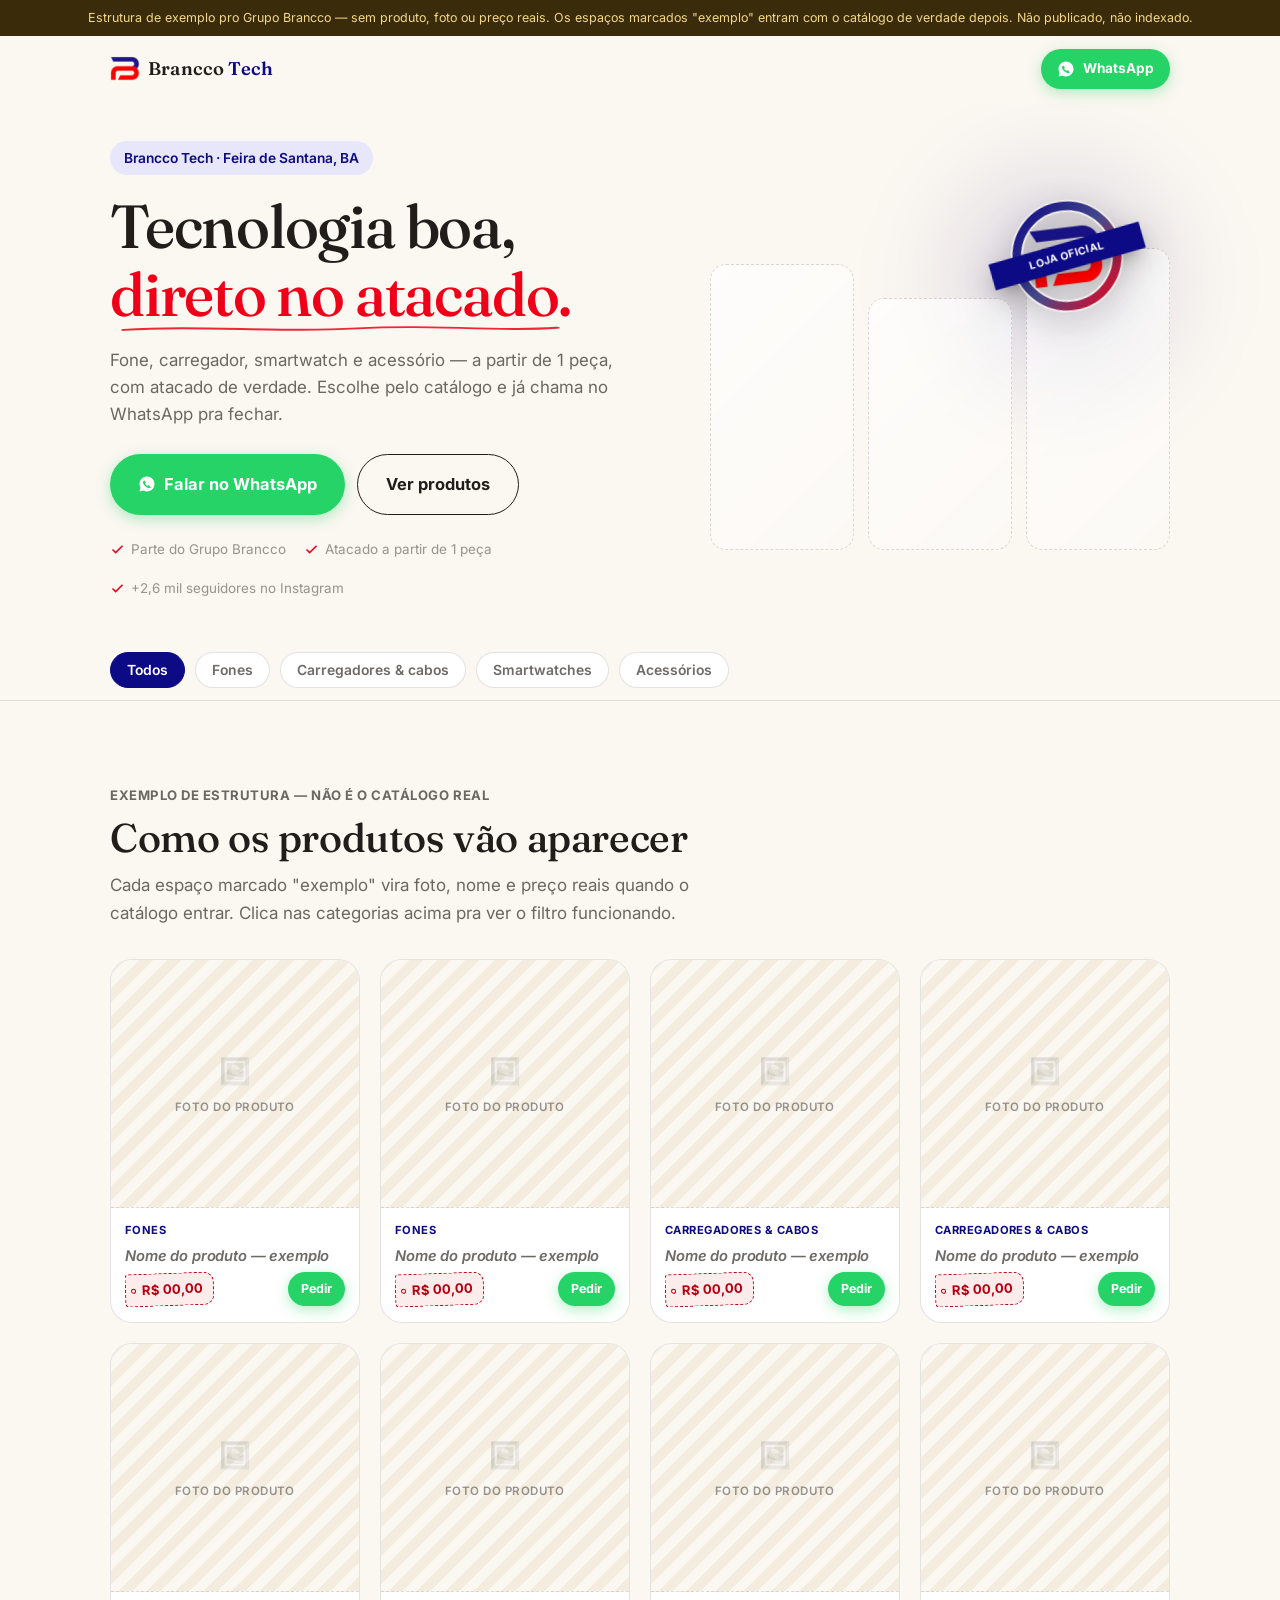
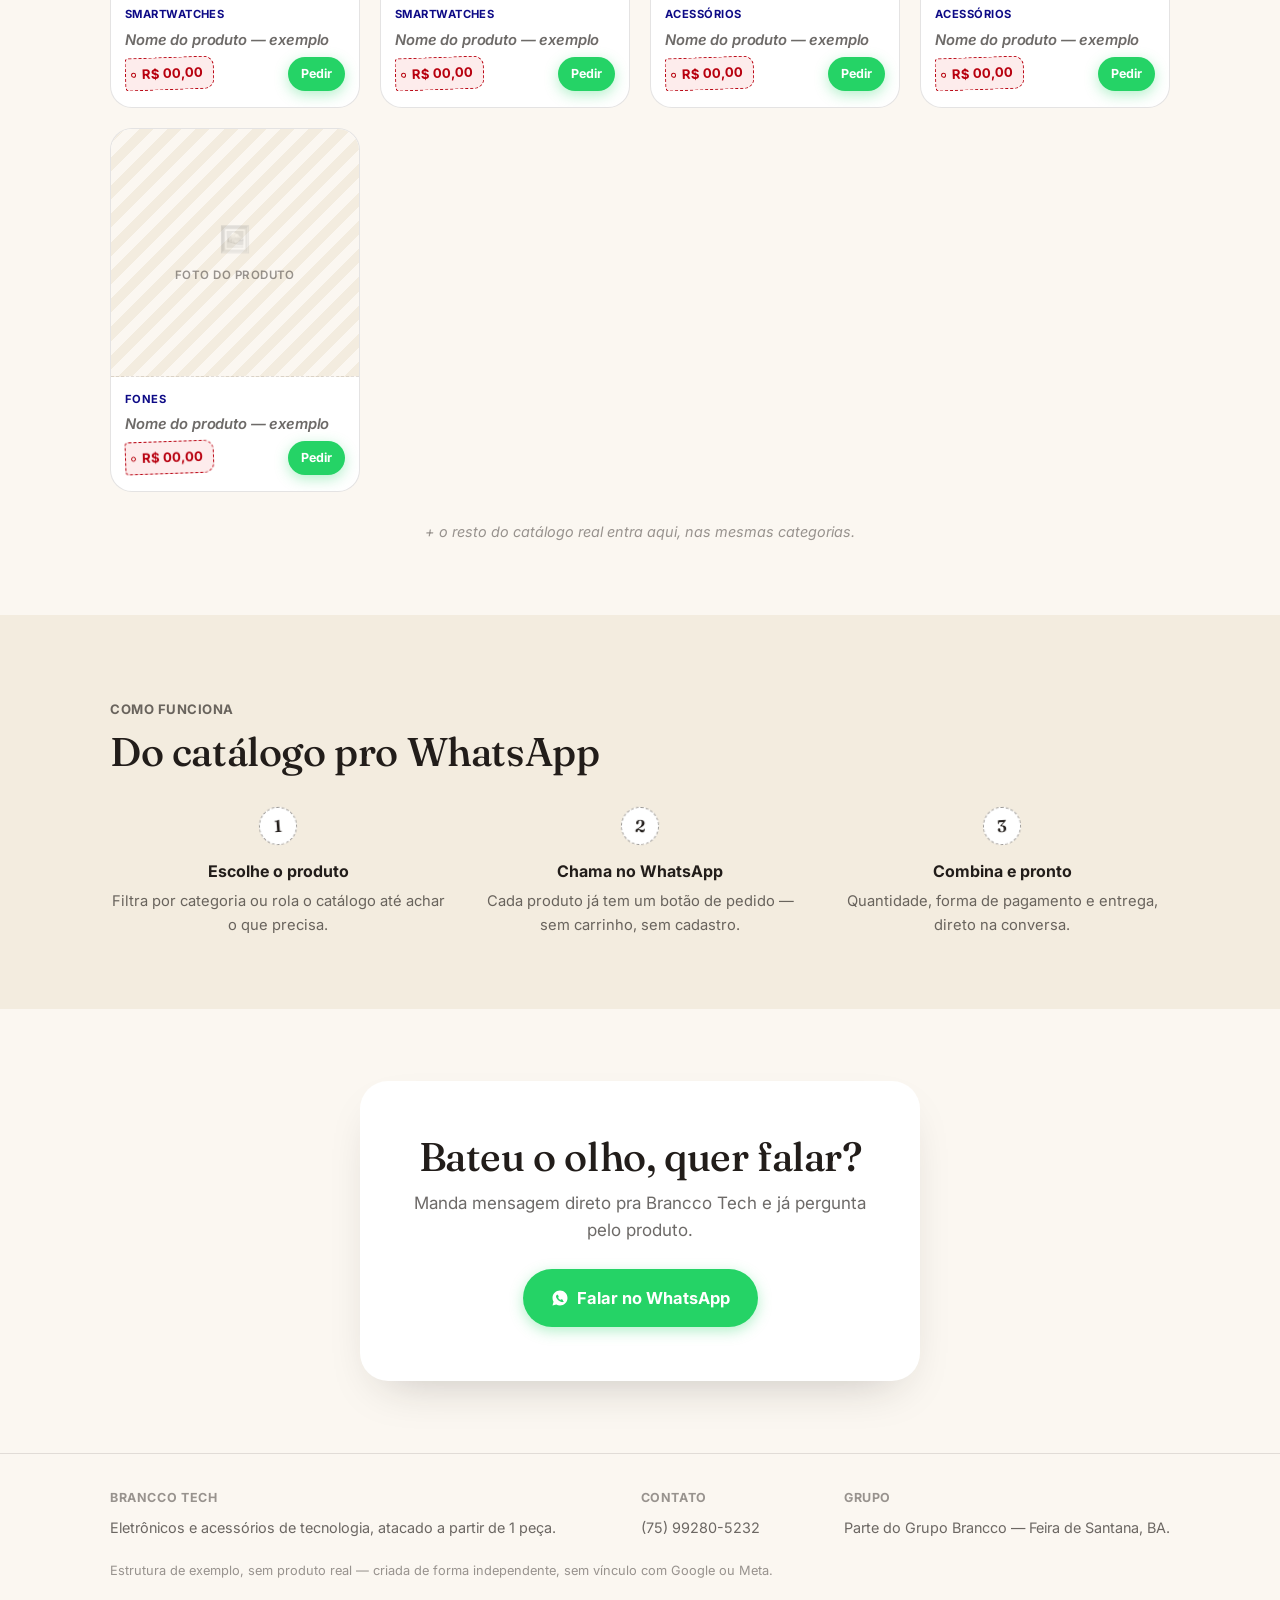
==== brancco-tech/index.html @ c80db239 "brancco-tech: estrutura de exemplo do catalogo, sem produto real Segunda peca da demo pro Grupo Bran" ====
<!DOCTYPE html>
<html lang="pt-BR">
<head>
<meta charset="UTF-8" />
<meta name="viewport" content="width=device-width, initial-scale=1" />
<meta name="robots" content="noindex, nofollow" />

<title>Brancco Tech — Catálogo (estrutura de exemplo) | Feira de Santana</title>
<meta name="description" content="Estrutura de exemplo do catálogo Brancco Tech — sem produtos reais, só pra validar a direção." />
<meta name="theme-color" content="#fbf7f1" />

<link rel="preconnect" href="https://fonts.googleapis.com" />
<link rel="preconnect" href="https://fonts.gstatic.com" crossorigin />
<link href="https://fonts.googleapis.com/css2?family=Fraunces:ital,opsz,wght@0,9..144,500;0,9..144,600;1,9..144,500&family=Inter:wght@400;500;600;700&display=swap" rel="stylesheet" />
<link rel="stylesheet" href="styles.css" />
</head>
<body>

<div class="demo-banner">Estrutura de exemplo pro Grupo Brancco — sem produto, foto ou preço reais. Os espaços marcados "exemplo" entram com o catálogo de verdade depois. Não publicado, não indexado.</div>

<header class="nav" id="nav">
  <div class="nav__inner">
    <a href="#top" class="brand">
      <img class="mark" src="refs/logo-mark.png" alt="" width="145" height="122" />
      <span class="word">Brancco <em>Tech</em></span>
    </a>
    <a class="btn btn--wa btn--sm" href="https://wa.me/5575992805232" target="_blank" rel="noopener">
      <svg viewBox="0 0 24 24" fill="currentColor"><path d="M12 2C6.48 2 2 6.48 2 12c0 1.85.5 3.58 1.36 5.07L2 22l5.07-1.32A9.94 9.94 0 0 0 12 22c5.52 0 10-4.48 10-10S17.52 2 12 2zm5.2 14.2c-.22.6-1.1 1.13-1.78 1.28-.47.1-1.08.18-3.15-.68-2.65-1.1-4.36-3.8-4.5-3.98-.13-.18-1.08-1.44-1.08-2.75 0-1.3.68-1.94.92-2.2.24-.26.53-.32.7-.32h.5c.16 0 .38-.03.58.44.22.53.75 1.83.82 1.96.07.13.11.29.02.47-.6 1.2-.83 1.13-.03 2.1.9 1.1 1.66 1.5 2.6 1.97.18.09.29.07.4-.04.11-.11.47-.55.6-.74.13-.19.26-.16.44-.1.18.07 1.15.55 1.35.65.2.1.33.15.38.24.05.09.05.5-.17 1.1z"/></svg>
      WhatsApp
    </a>
  </div>
</header>

<main id="top">

  <section class="hero">
    <div class="wrap hero__inner">
      <div class="hero__copy">
        <span class="eyebrow">Brancco Tech · Feira de Santana, BA</span>
        <h1>Tecnologia boa, <em>direto no atacado.<svg class="underline" viewBox="0 0 260 18" preserveAspectRatio="none" aria-hidden="true"><path d="M3,11 C45,2 95,16 140,8 C185,1 225,14 257,7"/></svg></em></h1>
        <p class="lede">Fone, carregador, smartwatch e acessório — a partir de 1 peça, com atacado de verdade. Escolhe pelo catálogo e já chama no WhatsApp pra fechar.</p>
        <div class="hero__cta">
          <a class="btn btn--wa btn--lg" href="https://wa.me/5575992805232" target="_blank" rel="noopener">
            <svg viewBox="0 0 24 24" fill="currentColor"><path d="M12 2C6.48 2 2 6.48 2 12c0 1.85.5 3.58 1.36 5.07L2 22l5.07-1.32A9.94 9.94 0 0 0 12 22c5.52 0 10-4.48 10-10S17.52 2 12 2zm5.2 14.2c-.22.6-1.1 1.13-1.78 1.28-.47.1-1.08.18-3.15-.68-2.65-1.1-4.36-3.8-4.5-3.98-.13-.18-1.08-1.44-1.08-2.75 0-1.3.68-1.94.92-2.2.24-.26.53-.32.7-.32h.5c.16 0 .38-.03.58.44.22.53.75 1.83.82 1.96.07.13.11.29.02.47-.6 1.2-.83 1.13-.03 2.1.9 1.1 1.66 1.5 2.6 1.97.18.09.29.07.4-.04.11-.11.47-.55.6-.74.13-.19.26-.16.44-.1.18.07 1.15.55 1.35.65.2.1.33.15.38.24.05.09.05.5-.17 1.1z"/></svg>
            Falar no WhatsApp
          </a>
          <a class="btn btn--outline btn--lg" href="#produtos">Ver produtos</a>
        </div>
        <ul class="hero__trust">
          <li><svg viewBox="0 0 24 24" fill="none" stroke="currentColor" stroke-width="2.4"><path d="M20 6L9 17l-5-5"/></svg> Parte do Grupo Brancco</li>
          <li><svg viewBox="0 0 24 24" fill="none" stroke="currentColor" stroke-width="2.4"><path d="M20 6L9 17l-5-5"/></svg> Atacado a partir de 1 peça</li>
          <li><svg viewBox="0 0 24 24" fill="none" stroke="currentColor" stroke-width="2.4"><path d="M20 6L9 17l-5-5"/></svg> +2,6 mil seguidores no Instagram</li>
        </ul>
      </div>
      <div class="hero__stage">
        <div class="stage__blob stage__blob--navy" aria-hidden="true"></div>
        <div class="selo selo--sm" aria-hidden="true">
          <svg class="selo__ring" viewBox="0 0 100 100">
            <defs>
              <linearGradient id="seloGrad2" x1="0%" y1="0%" x2="100%" y2="100%">
                <stop class="stop-navy" offset="0%"/>
                <stop class="stop-indigo" offset="52%"/>
                <stop class="stop-red" offset="100%"/>
              </linearGradient>
            </defs>
            <circle class="track" cx="50" cy="50" r="38"/>
            <circle class="grad" cx="50" cy="50" r="38" stroke="url(#seloGrad2)"/>
          </svg>
          <img class="selo__mark" src="refs/logo-mark.png" alt="" width="145" height="122" />
          <span class="ribbon">Loja oficial</span>
        </div>
        <div class="mock-grid" aria-hidden="true">
          <div class="mock-card mock-card--a"></div>
          <div class="mock-card mock-card--b"></div>
          <div class="mock-card mock-card--c"></div>
        </div>
      </div>
    </div>
  </section>

  <nav class="filters" id="filters" aria-label="Categorias">
    <div class="wrap filters__inner">
      <button class="chip is-active" data-filter="todos">Todos</button>
      <button class="chip" data-filter="fones">Fones</button>
      <button class="chip" data-filter="carregadores">Carregadores &amp; cabos</button>
      <button class="chip" data-filter="smartwatch">Smartwatches</button>
      <button class="chip" data-filter="acessorios">Acessórios</button>
    </div>
  </nav>

  <section class="section" id="produtos">
    <div class="wrap">
      <div class="sec-head">
        <p class="kicker">Exemplo de estrutura — não é o catálogo real</p>
        <h2>Como os produtos vão aparecer</h2>
        <p>Cada espaço marcado "exemplo" vira foto, nome e preço reais quando o catálogo entrar. Clica nas categorias acima pra ver o filtro funcionando.</p>
      </div>

      <div class="products" id="products">
        <!-- FONES -->
        <article class="product observe" data-cat="fones">
          <div class="product__photo"><span class="ph-icon">🖼️</span><span class="ph-label">Foto do produto</span></div>
          <div class="product__body">
            <span class="product__cat">Fones</span>
            <h3 class="product__name">Nome do produto — exemplo</h3>
            <div class="product__row">
              <span class="tag"><em>R$ 00,00</em></span>
              <a class="btn btn--wa btn--xs" href="https://wa.me/5575992805232" target="_blank" rel="noopener">Pedir</a>
            </div>
          </div>
        </article>
        <article class="product observe" data-cat="fones">
          <div class="product__photo"><span class="ph-icon">🖼️</span><span class="ph-label">Foto do produto</span></div>
          <div class="product__body">
            <span class="product__cat">Fones</span>
            <h3 class="product__name">Nome do produto — exemplo</h3>
            <div class="product__row">
              <span class="tag"><em>R$ 00,00</em></span>
              <a class="btn btn--wa btn--xs" href="https://wa.me/5575992805232" target="_blank" rel="noopener">Pedir</a>
            </div>
          </div>
        </article>
        <article class="product observe" data-cat="carregadores">
          <div class="product__photo"><span class="ph-icon">🖼️</span><span class="ph-label">Foto do produto</span></div>
          <div class="product__body">
            <span class="product__cat">Carregadores &amp; cabos</span>
            <h3 class="product__name">Nome do produto — exemplo</h3>
            <div class="product__row">
              <span class="tag"><em>R$ 00,00</em></span>
              <a class="btn btn--wa btn--xs" href="https://wa.me/5575992805232" target="_blank" rel="noopener">Pedir</a>
            </div>
          </div>
        </article>
        <article class="product observe" data-cat="carregadores">
          <div class="product__photo"><span class="ph-icon">🖼️</span><span class="ph-label">Foto do produto</span></div>
          <div class="product__body">
            <span class="product__cat">Carregadores &amp; cabos</span>
            <h3 class="product__name">Nome do produto — exemplo</h3>
            <div class="product__row">
              <span class="tag"><em>R$ 00,00</em></span>
              <a class="btn btn--wa btn--xs" href="https://wa.me/5575992805232" target="_blank" rel="noopener">Pedir</a>
            </div>
          </div>
        </article>
        <article class="product observe" data-cat="smartwatch">
          <div class="product__photo"><span class="ph-icon">🖼️</span><span class="ph-label">Foto do produto</span></div>
          <div class="product__body">
            <span class="product__cat">Smartwatches</span>
            <h3 class="product__name">Nome do produto — exemplo</h3>
            <div class="product__row">
              <span class="tag"><em>R$ 00,00</em></span>
              <a class="btn btn--wa btn--xs" href="https://wa.me/5575992805232" target="_blank" rel="noopener">Pedir</a>
            </div>
          </div>
        </article>
        <article class="product observe" data-cat="smartwatch">
          <div class="product__photo"><span class="ph-icon">🖼️</span><span class="ph-label">Foto do produto</span></div>
          <div class="product__body">
            <span class="product__cat">Smartwatches</span>
            <h3 class="product__name">Nome do produto — exemplo</h3>
            <div class="product__row">
              <span class="tag"><em>R$ 00,00</em></span>
              <a class="btn btn--wa btn--xs" href="https://wa.me/5575992805232" target="_blank" rel="noopener">Pedir</a>
            </div>
          </div>
        </article>
        <article class="product observe" data-cat="acessorios">
          <div class="product__photo"><span class="ph-icon">🖼️</span><span class="ph-label">Foto do produto</span></div>
          <div class="product__body">
            <span class="product__cat">Acessórios</span>
            <h3 class="product__name">Nome do produto — exemplo</h3>
            <div class="product__row">
              <span class="tag"><em>R$ 00,00</em></span>
              <a class="btn btn--wa btn--xs" href="https://wa.me/5575992805232" target="_blank" rel="noopener">Pedir</a>
            </div>
          </div>
        </article>
        <article class="product observe" data-cat="acessorios">
          <div class="product__photo"><span class="ph-icon">🖼️</span><span class="ph-label">Foto do produto</span></div>
          <div class="product__body">
            <span class="product__cat">Acessórios</span>
            <h3 class="product__name">Nome do produto — exemplo</h3>
            <div class="product__row">
              <span class="tag"><em>R$ 00,00</em></span>
              <a class="btn btn--wa btn--xs" href="https://wa.me/5575992805232" target="_blank" rel="noopener">Pedir</a>
            </div>
          </div>
        </article>
        <article class="product observe" data-cat="fones">
          <div class="product__photo"><span class="ph-icon">🖼️</span><span class="ph-label">Foto do produto</span></div>
          <div class="product__body">
            <span class="product__cat">Fones</span>
            <h3 class="product__name">Nome do produto — exemplo</h3>
            <div class="product__row">
              <span class="tag"><em>R$ 00,00</em></span>
              <a class="btn btn--wa btn--xs" href="https://wa.me/5575992805232" target="_blank" rel="noopener">Pedir</a>
            </div>
          </div>
        </article>
      </div>

      <p class="products__more">+ o resto do catálogo real entra aqui, nas mesmas categorias.</p>
    </div>
  </section>

  <section class="section section--paper2" id="como-funciona">
    <div class="wrap">
      <div class="sec-head">
        <p class="kicker">Como funciona</p>
        <h2>Do catálogo pro WhatsApp</h2>
      </div>
      <div class="steps">
        <div class="step observe">
          <div class="step__n">1</div>
          <h4>Escolhe o produto</h4>
          <p>Filtra por categoria ou rola o catálogo até achar o que precisa.</p>
        </div>
        <div class="step observe">
          <div class="step__n">2</div>
          <h4>Chama no WhatsApp</h4>
          <p>Cada produto já tem um botão de pedido — sem carrinho, sem cadastro.</p>
        </div>
        <div class="step observe">
          <div class="step__n">3</div>
          <h4>Combina e pronto</h4>
          <p>Quantidade, forma de pagamento e entrega, direto na conversa.</p>
        </div>
      </div>
    </div>
  </section>

  <section class="section cta-final">
    <div class="wrap wrap--narrow">
      <div class="card">
        <h2>Bateu o olho, quer falar?</h2>
        <p>Manda mensagem direto pra Brancco Tech e já pergunta pelo produto.</p>
        <a class="btn btn--wa btn--lg" href="https://wa.me/5575992805232" target="_blank" rel="noopener">
          <svg viewBox="0 0 24 24" fill="currentColor"><path d="M12 2C6.48 2 2 6.48 2 12c0 1.85.5 3.58 1.36 5.07L2 22l5.07-1.32A9.94 9.94 0 0 0 12 22c5.52 0 10-4.48 10-10S17.52 2 12 2zm5.2 14.2c-.22.6-1.1 1.13-1.78 1.28-.47.1-1.08.18-3.15-.68-2.65-1.1-4.36-3.8-4.5-3.98-.13-.18-1.08-1.44-1.08-2.75 0-1.3.68-1.94.92-2.2.24-.26.53-.32.7-.32h.5c.16 0 .38-.03.58.44.22.53.75 1.83.82 1.96.07.13.11.29.02.47-.6 1.2-.83 1.13-.03 2.1.9 1.1 1.66 1.5 2.6 1.97.18.09.29.07.4-.04.11-.11.47-.55.6-.74.13-.19.26-.16.44-.1.18.07 1.15.55 1.35.65.2.1.33.15.38.24.05.09.05.5-.17 1.1z"/></svg>
          Falar no WhatsApp
        </a>
      </div>
    </div>
  </section>
</main>

<footer class="footer">
  <div class="wrap footer__inner">
    <div class="footer__col">
      <h4>Brancco Tech</h4>
      <p>Eletrônicos e acessórios de tecnologia, atacado a partir de 1 peça.</p>
    </div>
    <div class="footer__col">
      <h4>Contato</h4>
      <a href="https://wa.me/5575992805232" target="_blank" rel="noopener">(75) 99280-5232</a>
    </div>
    <div class="footer__col">
      <h4>Grupo</h4>
      <p>Parte do Grupo Brancco — Feira de Santana, BA.</p>
    </div>
  </div>
  <div class="wrap footer__legal">
    <p>Estrutura de exemplo, sem produto real — criada de forma independente, sem vínculo com Google ou Meta.</p>
  </div>
</footer>

<script src="script.js"></script>
</body>
</html>
---- brancco-tech/styles.css ----
/* =========================================================
   BRANCCO TECH — estrutura de catálogo, sem produto real (14/09/2026)
   Mesma família visual do hub (brancco/styles.css): cores reais da
   logo, par Fraunces+Inter, selo/carimbo como motivo de marca.
   Adaptado pra função de catálogo — card de produto + etiqueta de
   preço em formato de hang tag (o mesmo raciocínio do selo: objeto
   real do varejo virando elemento de design).
   ========================================================= */

:root{
  --paper:    #fbf7f1;
  --paper-2:  #f3ecdf;
  --card:     #ffffff;
  --ink:      #221d1a;
  --ink-soft: rgba(34,29,26,.66);
  --ink-faint:rgba(34,29,26,.46);
  --line:     rgba(34,29,26,.12);

  --red:      #ef0018;
  --red-deep: #b8000f;
  --red-soft: #fdecec;
  --navy:     #0d0a86;
  --navy-deep:#08055c;
  --navy-soft:#e7e6fa;
  --indigo:   #46498a;
  --indigo-soft:#ecebf6;

  --r:    16px;
  --r-lg: 22px;
  --r-xl: 28px;
  --wrap: 1140px;
  --ease: cubic-bezier(.2,.7,.2,1);
  --ease-stamp: cubic-bezier(.34,1.56,.64,1);
  --serif: "Fraunces", Georgia, "Times New Roman", serif;
  --sans:  "Inter", system-ui, -apple-system, "Segoe UI", Roboto, sans-serif;
}

*,*::before,*::after{ box-sizing:border-box; margin:0; padding:0; }
html{ scroll-behavior:smooth; -webkit-text-size-adjust:100%; }
@media (prefers-reduced-motion: reduce){ html{ scroll-behavior:auto; } }

body{
  font-family:var(--sans);
  background:var(--paper);
  color:var(--ink);
  line-height:1.6;
  font-size:17px;
  overflow-x:hidden;
  -webkit-font-smoothing:antialiased;
}

img{ max-width:100%; display:block; }
a{ color:inherit; text-decoration:none; }
h1,h2,h3{ font-family:var(--serif); font-weight:500; line-height:1.12; letter-spacing:-.01em; }
h2{ font-size:clamp(1.7rem, 5vw, 2.5rem); }
h3{ font-size:1.28rem; }

::selection{ background:var(--red); color:#fff; }
a:focus-visible, button:focus-visible, .btn:focus-visible, .chip:focus-visible{
  outline:2.5px solid var(--navy); outline-offset:3px; border-radius:10px;
}

.wrap{ width:100%; max-width:var(--wrap); margin:0 auto; padding:0 clamp(18px,5vw,40px); }
.wrap--narrow{ max-width:640px; }

/* Nav */
.nav{ position:sticky; top:0; z-index:100; background:rgba(251,247,241,.92); backdrop-filter:blur(8px); border-bottom:1px solid transparent; transition:border-color .25s var(--ease); }
.nav.scrolled{ border-color:var(--line); }
.nav__inner{ max-width:var(--wrap); margin:0 auto; padding:13px clamp(18px,5vw,40px); display:flex; align-items:center; justify-content:space-between; gap:16px; }
.brand{ display:flex; align-items:center; gap:8px; }
.brand .mark{ width:30px; height:auto; flex:none; display:block; }
.brand span.word{ font-family:var(--serif); font-weight:600; font-size:1.15rem; letter-spacing:.01em; }
.brand span.word em{ font-style:normal; color:var(--navy); }

.btn{ display:inline-flex; align-items:center; justify-content:center; gap:8px; padding:13px 22px; border-radius:99px; font-weight:700; font-size:.95rem; transition:transform .18s var(--ease), box-shadow .18s var(--ease), background-color .18s var(--ease); border:none; cursor:pointer; }
.btn--wa{ background:#25D366; color:#fff; box-shadow:0 4px 14px rgba(37,211,102,.35); }
.btn--wa:hover{ transform:translateY(-1px); box-shadow:0 6px 18px rgba(37,211,102,.42); background:#20bd5b; }
.btn--sm{ padding:9px 16px; font-size:.85rem; }
.btn--xs{ padding:7px 13px; font-size:.78rem; }
.btn--lg{ padding:16px 28px; font-size:1.03rem; }
.btn--outline{ background:transparent; border:1.5px solid var(--ink); color:var(--ink); }
.btn--outline:hover{ background:var(--ink); color:#fff; transform:translateY(-1px); }
.btn--block{ width:100%; }
.btn svg{ width:18px; height:18px; flex:none; }
.btn--xs svg{ width:14px; height:14px; }
.btn:active{ transform:translateY(0); }

/* Entrada do hero */
@keyframes rise-in{ from{ opacity:0; transform:translateY(10px); } to{ opacity:1; transform:translateY(0); } }
.hero .eyebrow, .hero h1, .hero p.lede, .hero__cta, .hero__trust{ animation:rise-in .55s var(--ease) both; }
.hero h1{ animation-delay:.05s; }
.hero p.lede{ animation-delay:.1s; }
.hero__cta{ animation-delay:.15s; }
.hero__trust{ animation-delay:.2s; }
@media (prefers-reduced-motion: reduce){
  .hero .eyebrow, .hero h1, .hero p.lede, .hero__cta, .hero__trust{ animation:none; }
}

.products .product.reveal:nth-child(3n+2){ transition-delay:.06s; }
.products .product.reveal:nth-child(3n+3){ transition-delay:.12s; }
.steps .step.reveal:nth-child(2){ transition-delay:.08s; }
.steps .step.reveal:nth-child(3){ transition-delay:.16s; }

.observe{ transition:opacity .5s var(--ease), transform .5s var(--ease); }
.observe:not(.reveal){ opacity:0; transform:translateY(16px); }
@media (prefers-reduced-motion: reduce){
  .observe:not(.reveal){ opacity:1; transform:none; }
}

/* Selo — reaproveita o mesmo sistema do hub, aqui em versão pequena (selo
   de confiança, não protagonista — o protagonista aqui é o produto). */
.selo{ position:absolute; display:flex; align-items:center; justify-content:center; filter:drop-shadow(0 10px 16px rgba(34,29,26,.28)); }
.selo__ring{ position:absolute; inset:0; width:100%; height:100%; }
.selo__ring circle.track{ fill:none; stroke:var(--paper); stroke-width:9; opacity:.9; }
.selo__ring circle.grad{ fill:none; stroke-width:6.5; }
.selo__ring .stop-navy{ stop-color:var(--navy); }
.selo__ring .stop-indigo{ stop-color:var(--indigo); }
.selo__ring .stop-red{ stop-color:var(--red); }
.selo__mark{ width:56%; height:auto; position:relative; z-index:1; }
.selo .ribbon{
  position:absolute; left:50%; top:50%; width:118%; z-index:3;
  transform:translate(-50%,-50%) rotate(-9deg);
  background:var(--navy); color:#fff; font-family:var(--sans); font-weight:700;
  font-size:10.5px; letter-spacing:.04em; text-transform:uppercase;
  text-align:center; padding:5px 4px; white-space:nowrap;
  box-shadow:0 8px 16px -8px rgba(0,0,0,.4);
}

.selo--sm{
  width:clamp(96px,12vw,132px); height:clamp(96px,12vw,132px);
  top:0; right:8%; z-index:2;
  animation:stamp-in .65s var(--ease-stamp) both; animation-delay:.4s;
}
@keyframes stamp-in{
  0%{ opacity:0; transform:scale(.6) rotate(-20deg); }
  65%{ opacity:1; transform:scale(1.08) rotate(-4deg); }
  100%{ opacity:1; transform:scale(1) rotate(-7deg); }
}
@media (prefers-reduced-motion: reduce){
  .selo--sm{ animation:none; transform:rotate(-7deg); opacity:1; }
}

/* Hero */
.hero{ padding:38px 0 40px; }
.hero__inner{ display:grid; grid-template-columns:1.1fr .9fr; gap:38px; align-items:center; }
@media (max-width:900px){ .hero__inner{ grid-template-columns:1fr; gap:34px; } }
.eyebrow{ display:inline-flex; align-items:center; gap:8px; font-size:.86rem; font-weight:600; color:var(--navy); background:var(--navy-soft); padding:6px 14px; border-radius:99px; margin-bottom:18px; }
.hero h1{ font-size:clamp(2.4rem,6.6vw,3.8rem); margin-bottom:18px; text-wrap:balance; letter-spacing:-.02em; }
.hero h1 em{ position:relative; display:inline-block; font-style:normal; color:var(--red); }
.hero h1 em .underline{ position:absolute; left:2%; bottom:-.08em; width:96%; height:.16em; overflow:visible; }
.hero h1 em .underline path{ stroke:var(--red); stroke-width:3.5; fill:none; stroke-linecap:round; opacity:.85; }
.hero p.lede{ font-size:1.06rem; color:var(--ink-soft); margin-bottom:26px; max-width:48ch; }
.hero__cta{ display:flex; gap:12px; flex-wrap:wrap; margin-bottom:24px; }
.hero__trust{ display:flex; gap:18px; flex-wrap:wrap; list-style:none; font-size:.84rem; color:var(--ink-faint); }
.hero__trust li{ display:flex; align-items:center; gap:6px; }
.hero__trust svg{ width:15px; height:15px; color:var(--red); flex:none; }

/* Hero stage — mock de grid de produto atrás do selo pequeno, só pra dar
   textura de "catálogo" no hero sem fingir foto real. */
.hero__stage{ position:relative; min-height:clamp(300px,34vw,360px); }
.stage__blob{ position:absolute; border-radius:50%; filter:blur(42px); z-index:0; pointer-events:none; }
.stage__blob--navy{ width:300px; height:300px; top:-60px; right:-40px; background:radial-gradient(circle, rgba(13,10,134,.2), rgba(13,10,134,0) 70%); }

.mock-grid{ position:absolute; inset:0; display:grid; grid-template-columns:repeat(3,1fr); gap:14px; padding-top:56px; }
.mock-card{ border-radius:var(--r); background:linear-gradient(135deg, rgba(255,255,255,.7), rgba(255,255,255,.3)); border:1.5px dashed rgba(34,29,26,.16); }
.mock-card--a{ margin-top:18px; }
.mock-card--b{ margin-top:52px; }
.mock-card--c{ margin-top:2px; }

/* Filtros de categoria */
.filters{ position:sticky; top:57px; z-index:90; background:var(--paper); border-bottom:1px solid var(--line); padding:12px 0; }
.filters__inner{ display:flex; gap:10px; overflow-x:auto; scrollbar-width:none; }
.filters__inner::-webkit-scrollbar{ display:none; }
.chip{ flex:none; font-family:var(--sans); font-weight:600; font-size:.87rem; padding:9px 16px; border-radius:99px; border:1.5px solid var(--line); background:var(--card); color:var(--ink-soft); cursor:pointer; transition:background-color .18s var(--ease), color .18s var(--ease), border-color .18s var(--ease); }
.chip:hover{ border-color:var(--navy); color:var(--navy); }
.chip.is-active{ background:var(--navy); border-color:var(--navy); color:#fff; }

/* Grid de produtos */
.section{ padding:clamp(40px,7vw,72px) 0; }
.sec-head{ max-width:640px; margin:0 0 32px; }
.kicker{ font-size:.82rem; font-weight:700; letter-spacing:.04em; text-transform:uppercase; color:var(--ink-faint); margin-bottom:10px; }
.sec-head p{ margin-top:12px; color:var(--ink-soft); }

.products{ display:grid; grid-template-columns:repeat(4,1fr); gap:20px; }
@media (max-width:980px){ .products{ grid-template-columns:repeat(3,1fr); } }
@media (max-width:720px){ .products{ grid-template-columns:repeat(2,1fr); gap:14px; } }
@media (max-width:460px){ .products{ grid-template-columns:1fr; } }
.product.is-hidden{ display:none; }

.product{ background:var(--card); border:1.5px solid var(--line); border-radius:var(--r-lg); overflow:hidden; display:flex; flex-direction:column; transition:transform .22s var(--ease), box-shadow .22s var(--ease); }
.product:hover{ transform:translateY(-3px); box-shadow:0 16px 30px -20px rgba(34,29,26,.3); }
.product__photo{ aspect-ratio:1/1; background:repeating-linear-gradient(135deg, var(--paper-2), var(--paper-2) 10px, var(--paper) 10px, var(--paper) 20px); border-bottom:1.5px dashed var(--line); display:flex; flex-direction:column; align-items:center; justify-content:center; gap:6px; color:var(--ink-faint); }
.product__photo .ph-icon{ font-size:1.6rem; opacity:.5; filter:grayscale(1); }
.product__photo .ph-label{ font-size:.72rem; font-weight:600; text-transform:uppercase; letter-spacing:.04em; }
.product__body{ padding:14px 14px 16px; display:flex; flex-direction:column; gap:8px; flex:1; }
.product__cat{ font-size:.7rem; font-weight:700; text-transform:uppercase; letter-spacing:.04em; color:var(--navy); }
.product__name{ font-family:var(--sans); font-weight:600; font-size:.92rem; color:var(--ink-soft); font-style:italic; }
.product__row{ margin-top:auto; display:flex; align-items:center; justify-content:space-between; gap:8px; }

/* Etiqueta de preço — momento assinatura do catálogo: hang tag real,
   com furo, presa meio torta, ecoando o selo do hub sem repeti-lo. */
.tag{ position:relative; display:inline-flex; align-items:center; background:var(--red-soft); color:var(--red-deep); border:1.5px dashed var(--red-deep); border-radius:4px 10px 10px 4px; padding:5px 10px 5px 16px; font-size:.82rem; font-weight:700; transform:rotate(-2deg); }
.tag em{ font-style:normal; }
.tag::before{ content:""; position:absolute; left:5px; top:50%; width:5px; height:5px; border-radius:50%; background:var(--paper); border:1.5px solid var(--red-deep); transform:translateY(-50%); }

.products__more{ margin-top:28px; text-align:center; color:var(--ink-faint); font-size:.9rem; font-style:italic; }

/* Como funciona */
.section--paper2{ background:var(--paper-2); }
.steps{ display:grid; grid-template-columns:repeat(3,1fr); gap:26px; }
@media (max-width:820px){ .steps{ grid-template-columns:1fr; gap:22px; } }
.step{ text-align:center; }
.step__n{ width:38px; height:38px; border-radius:50%; background:var(--card); border:1.5px dashed var(--ink-faint); display:flex; align-items:center; justify-content:center; font-family:var(--serif); font-weight:600; margin:0 auto 14px; transform:rotate(-4deg); }
.steps .step:nth-child(2) .step__n{ transform:rotate(3deg); }
.steps .step:nth-child(3) .step__n{ transform:rotate(-3deg); }
.step h4{ font-family:var(--sans); font-weight:700; font-size:1rem; margin-bottom:6px; }
.step p{ color:var(--ink-soft); font-size:.92rem; }

/* CTA final */
.cta-final{ text-align:center; }
.cta-final .card{ background:var(--card); border-radius:var(--r-xl); padding:clamp(32px,7vw,54px); box-shadow:0 20px 50px -24px rgba(34,29,26,.28); }
.cta-final h2{ margin-bottom:10px; }
.cta-final p{ color:var(--ink-soft); margin-bottom:24px; }

/* Footer */
.footer{ padding:34px 0 26px; font-size:.9rem; border-top:1px solid var(--line); }
.footer__inner{ display:flex; justify-content:space-between; gap:24px; flex-wrap:wrap; margin-bottom:18px; }
.footer__col h4{ font-size:.78rem; text-transform:uppercase; letter-spacing:.05em; margin-bottom:8px; color:var(--ink-faint); }
.footer__col a, .footer__col p{ display:block; color:var(--ink-soft); margin-bottom:4px; }
.footer__legal{ color:var(--ink-faint); font-size:.8rem; }

.demo-banner{ background:#3a2c0a; color:#f5d78a; text-align:center; font-size:.78rem; padding:8px 12px; }

@media (max-width:900px){
  .hero__stage{ min-height:260px; }
  .filters{ top:53px; }
}
@media (max-width:560px){
  .selo--sm{ right:4%; }
  .mock-grid{ padding-top:44px; }
}
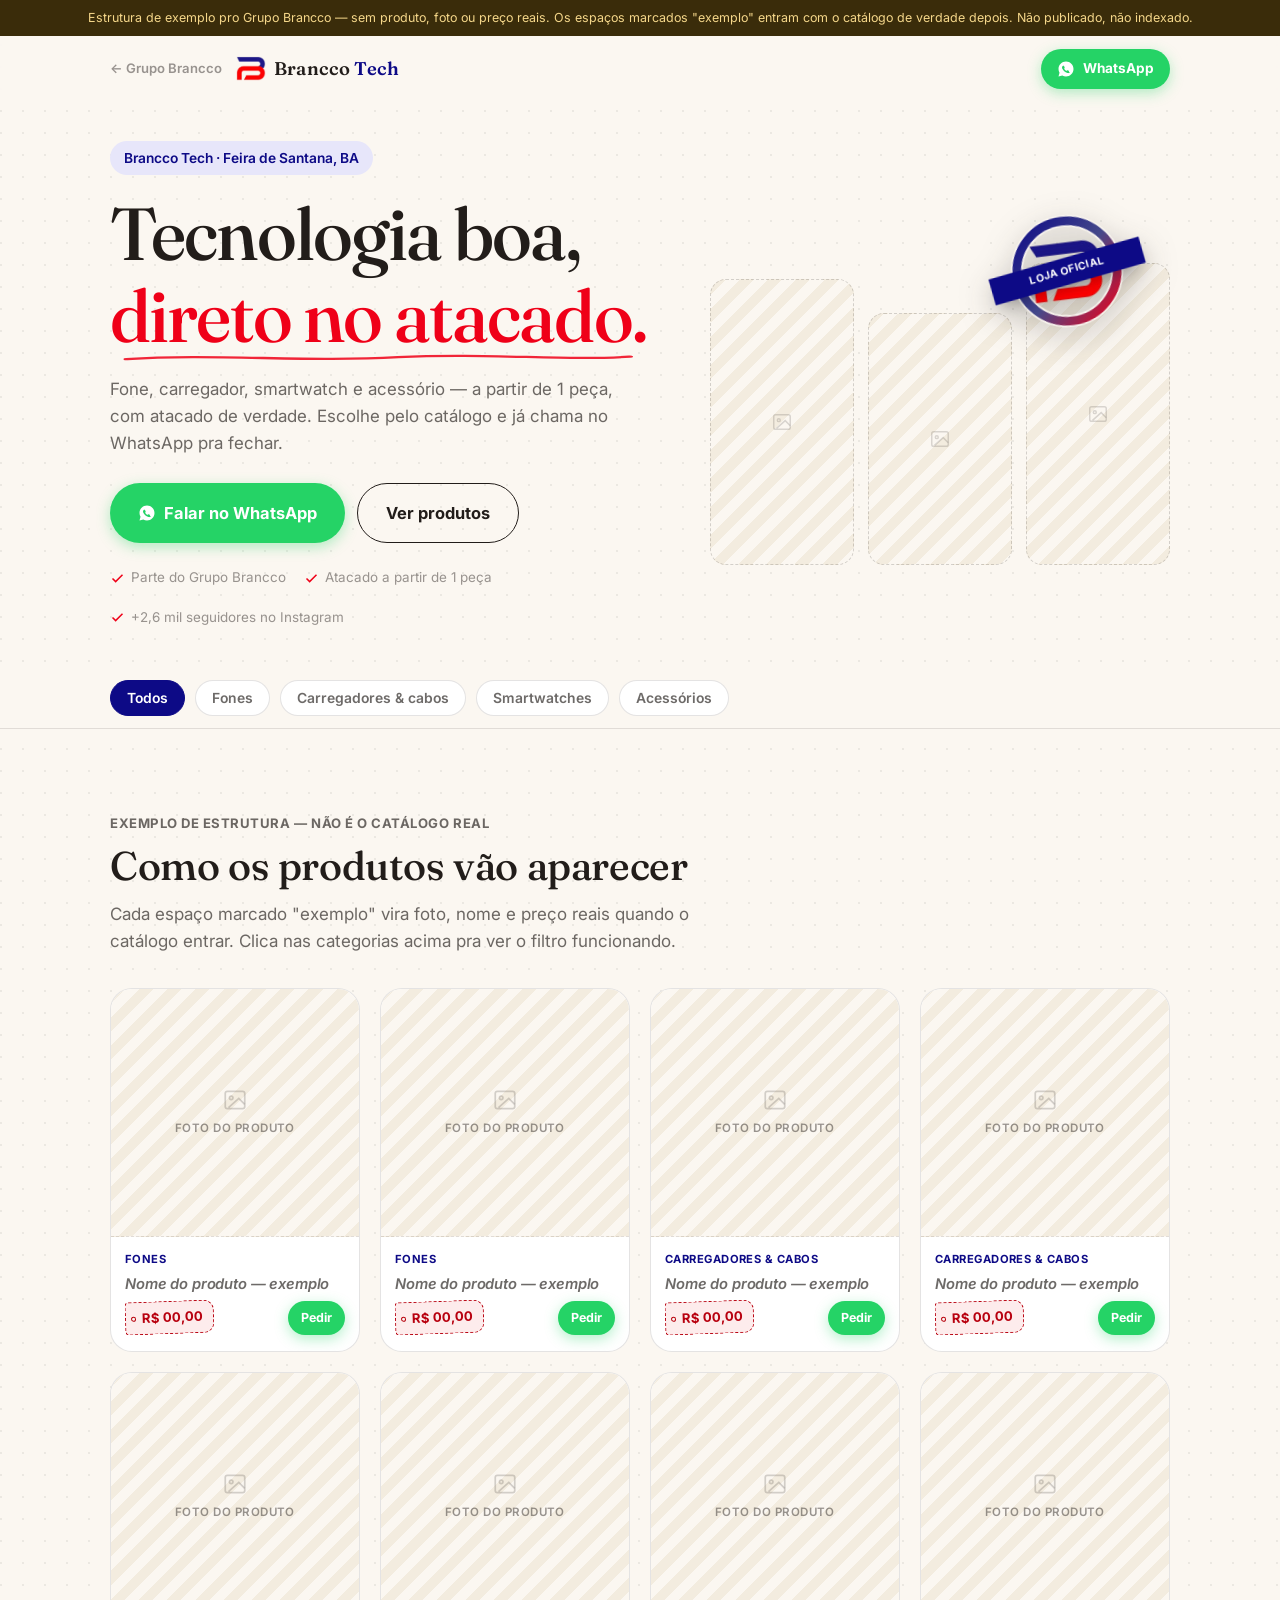
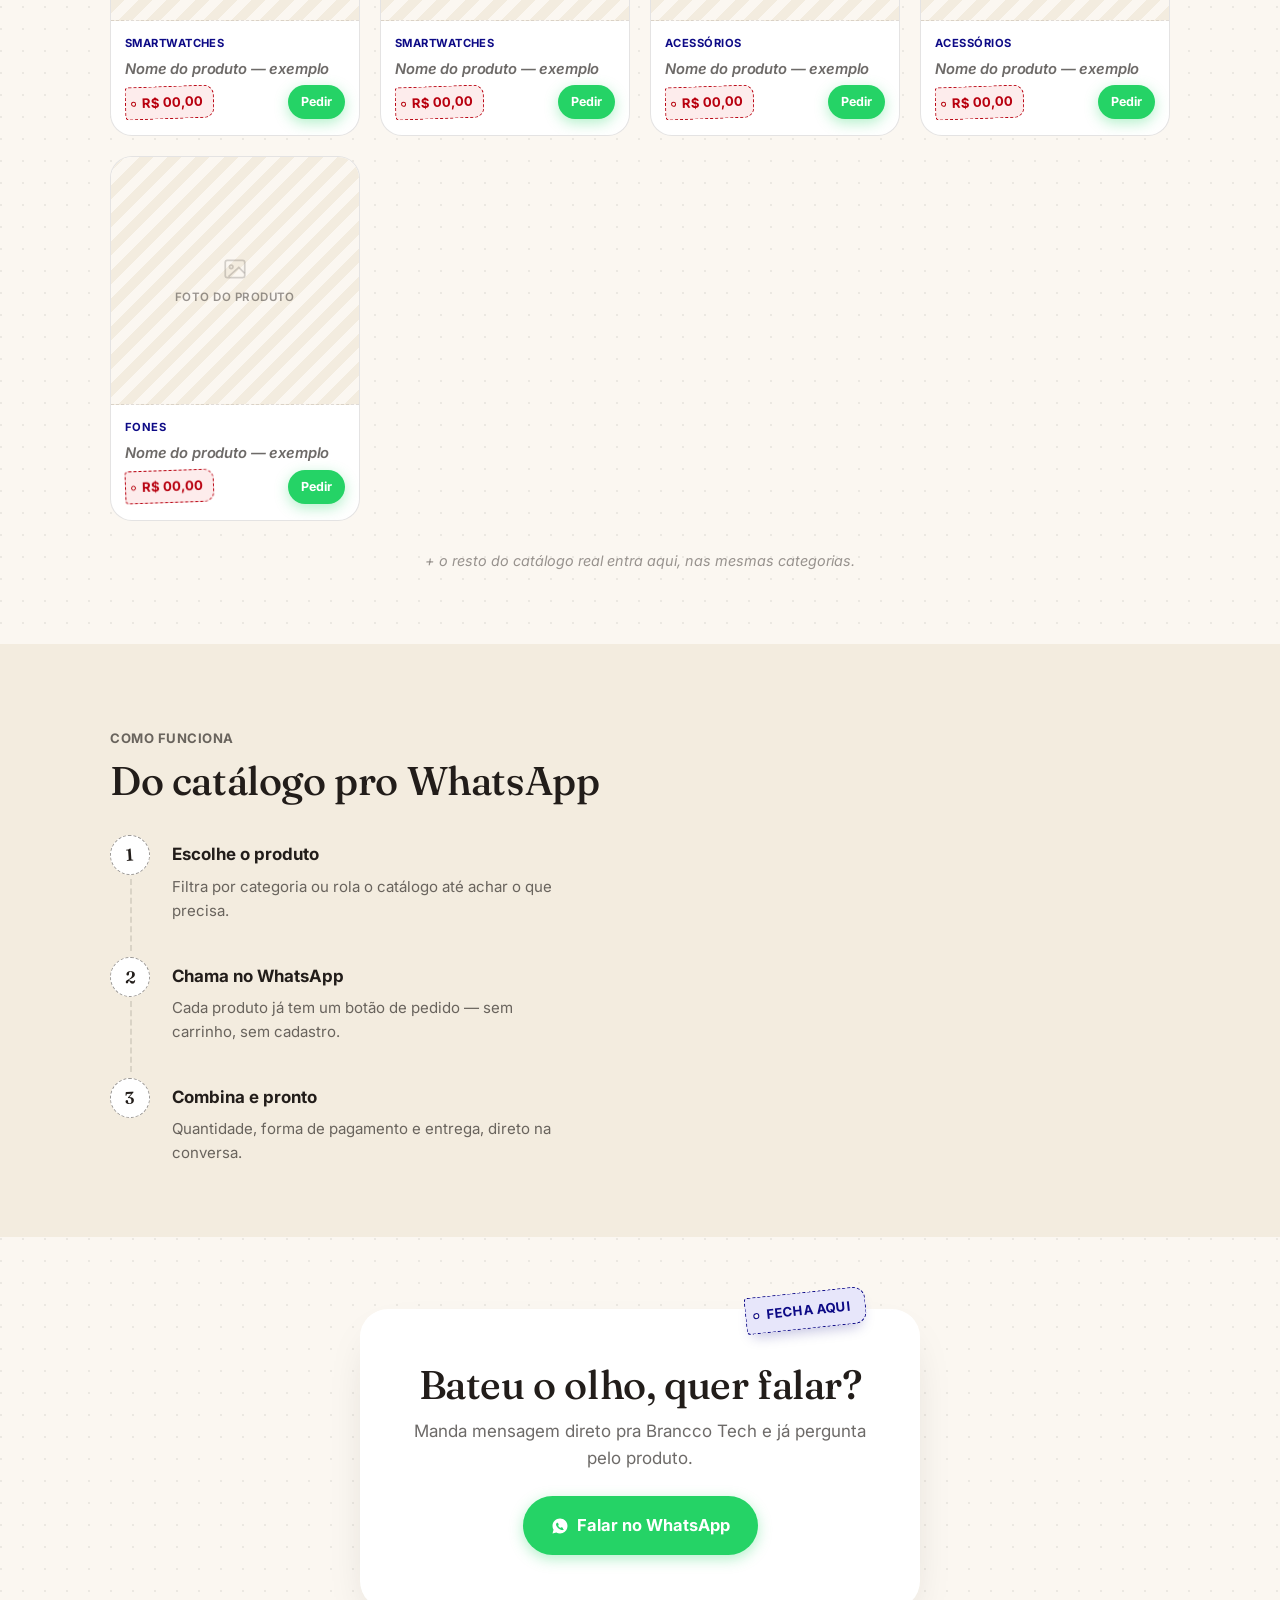
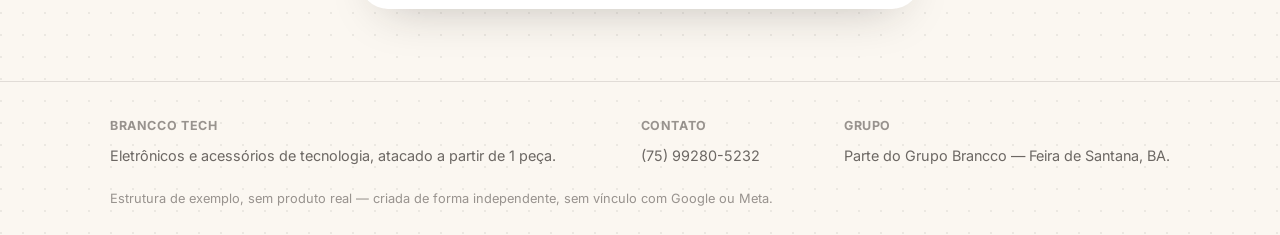
==== commit 83daf0f0: "brancco/tech: rodada 5 — selo vira mecanismo real (eco reconhecível nos 3 cards e no CTA final), 3 f" ====
--- a/brancco-tech/index.html
+++ b/brancco-tech/index.html
@@ -20,10 +20,13 @@
 
 <header class="nav" id="nav">
   <div class="nav__inner">
-    <a href="#top" class="brand">
-      <img class="mark" src="refs/logo-mark.png" alt="" width="145" height="122" />
-      <span class="word">Brancco <em>Tech</em></span>
-    </a>
+    <div class="brand-group">
+      <a href="../brancco/index.html" class="crumb">← Grupo Brancco</a>
+      <a href="#top" class="brand">
+        <img class="mark" src="refs/logo-mark.png" alt="" width="145" height="122" />
+        <span class="word">Brancco <em>Tech</em></span>
+      </a>
+    </div>
     <a class="btn btn--wa btn--sm" href="https://wa.me/5575992805232" target="_blank" rel="noopener">
       <svg viewBox="0 0 24 24" fill="currentColor"><path d="M12 2C6.48 2 2 6.48 2 12c0 1.85.5 3.58 1.36 5.07L2 22l5.07-1.32A9.94 9.94 0 0 0 12 22c5.52 0 10-4.48 10-10S17.52 2 12 2zm5.2 14.2c-.22.6-1.1 1.13-1.78 1.28-.47.1-1.08.18-3.15-.68-2.65-1.1-4.36-3.8-4.5-3.98-.13-.18-1.08-1.44-1.08-2.75 0-1.3.68-1.94.92-2.2.24-.26.53-.32.7-.32h.5c.16 0 .38-.03.58.44.22.53.75 1.83.82 1.96.07.13.11.29.02.47-.6 1.2-.83 1.13-.03 2.1.9 1.1 1.66 1.5 2.6 1.97.18.09.29.07.4-.04.11-.11.47-.55.6-.74.13-.19.26-.16.44-.1.18.07 1.15.55 1.35.65.2.1.33.15.38.24.05.09.05.5-.17 1.1z"/></svg>
       WhatsApp
@@ -53,7 +56,6 @@
         </ul>
       </div>
       <div class="hero__stage">
-        <div class="stage__blob stage__blob--navy" aria-hidden="true"></div>
         <div class="selo selo--sm" aria-hidden="true">
           <svg class="selo__ring" viewBox="0 0 100 100">
             <defs>
@@ -70,9 +72,9 @@
           <span class="ribbon">Loja oficial</span>
         </div>
         <div class="mock-grid" aria-hidden="true">
-          <div class="mock-card mock-card--a"></div>
-          <div class="mock-card mock-card--b"></div>
-          <div class="mock-card mock-card--c"></div>
+          <div class="mock-card mock-card--a"><svg viewBox="0 0 24 24" fill="none" stroke="currentColor" stroke-width="1.6"><rect x="3" y="4" width="18" height="16" rx="2"/><circle cx="8.5" cy="10" r="1.6"/><path d="M21 16l-5.5-5.5L6 19"/></svg></div>
+          <div class="mock-card mock-card--b"><svg viewBox="0 0 24 24" fill="none" stroke="currentColor" stroke-width="1.6"><rect x="3" y="4" width="18" height="16" rx="2"/><circle cx="8.5" cy="10" r="1.6"/><path d="M21 16l-5.5-5.5L6 19"/></svg></div>
+          <div class="mock-card mock-card--c"><svg viewBox="0 0 24 24" fill="none" stroke="currentColor" stroke-width="1.6"><rect x="3" y="4" width="18" height="16" rx="2"/><circle cx="8.5" cy="10" r="1.6"/><path d="M21 16l-5.5-5.5L6 19"/></svg></div>
         </div>
       </div>
     </div>
@@ -99,7 +101,7 @@
       <div class="products" id="products">
         <!-- FONES -->
         <article class="product observe" data-cat="fones">
-          <div class="product__photo"><span class="ph-icon">🖼️</span><span class="ph-label">Foto do produto</span></div>
+          <div class="product__photo"><span class="ph-icon" aria-hidden="true"><svg viewBox="0 0 24 24" fill="none" stroke="currentColor" stroke-width="1.6"><rect x="3" y="4" width="18" height="16" rx="2"/><circle cx="8.5" cy="10" r="1.6"/><path d="M21 16l-5.5-5.5L6 19"/></svg></span><span class="ph-label">Foto do produto</span></div>
           <div class="product__body">
             <span class="product__cat">Fones</span>
             <h3 class="product__name">Nome do produto — exemplo</h3>
@@ -110,7 +112,7 @@
           </div>
         </article>
         <article class="product observe" data-cat="fones">
-          <div class="product__photo"><span class="ph-icon">🖼️</span><span class="ph-label">Foto do produto</span></div>
+          <div class="product__photo"><span class="ph-icon" aria-hidden="true"><svg viewBox="0 0 24 24" fill="none" stroke="currentColor" stroke-width="1.6"><rect x="3" y="4" width="18" height="16" rx="2"/><circle cx="8.5" cy="10" r="1.6"/><path d="M21 16l-5.5-5.5L6 19"/></svg></span><span class="ph-label">Foto do produto</span></div>
           <div class="product__body">
             <span class="product__cat">Fones</span>
             <h3 class="product__name">Nome do produto — exemplo</h3>
@@ -121,7 +123,7 @@
           </div>
         </article>
         <article class="product observe" data-cat="carregadores">
-          <div class="product__photo"><span class="ph-icon">🖼️</span><span class="ph-label">Foto do produto</span></div>
+          <div class="product__photo"><span class="ph-icon" aria-hidden="true"><svg viewBox="0 0 24 24" fill="none" stroke="currentColor" stroke-width="1.6"><rect x="3" y="4" width="18" height="16" rx="2"/><circle cx="8.5" cy="10" r="1.6"/><path d="M21 16l-5.5-5.5L6 19"/></svg></span><span class="ph-label">Foto do produto</span></div>
           <div class="product__body">
             <span class="product__cat">Carregadores &amp; cabos</span>
             <h3 class="product__name">Nome do produto — exemplo</h3>
@@ -132,7 +134,7 @@
           </div>
         </article>
         <article class="product observe" data-cat="carregadores">
-          <div class="product__photo"><span class="ph-icon">🖼️</span><span class="ph-label">Foto do produto</span></div>
+          <div class="product__photo"><span class="ph-icon" aria-hidden="true"><svg viewBox="0 0 24 24" fill="none" stroke="currentColor" stroke-width="1.6"><rect x="3" y="4" width="18" height="16" rx="2"/><circle cx="8.5" cy="10" r="1.6"/><path d="M21 16l-5.5-5.5L6 19"/></svg></span><span class="ph-label">Foto do produto</span></div>
           <div class="product__body">
             <span class="product__cat">Carregadores &amp; cabos</span>
             <h3 class="product__name">Nome do produto — exemplo</h3>
@@ -143,7 +145,7 @@
           </div>
         </article>
         <article class="product observe" data-cat="smartwatch">
-          <div class="product__photo"><span class="ph-icon">🖼️</span><span class="ph-label">Foto do produto</span></div>
+          <div class="product__photo"><span class="ph-icon" aria-hidden="true"><svg viewBox="0 0 24 24" fill="none" stroke="currentColor" stroke-width="1.6"><rect x="3" y="4" width="18" height="16" rx="2"/><circle cx="8.5" cy="10" r="1.6"/><path d="M21 16l-5.5-5.5L6 19"/></svg></span><span class="ph-label">Foto do produto</span></div>
           <div class="product__body">
             <span class="product__cat">Smartwatches</span>
             <h3 class="product__name">Nome do produto — exemplo</h3>
@@ -154,7 +156,7 @@
           </div>
         </article>
         <article class="product observe" data-cat="smartwatch">
-          <div class="product__photo"><span class="ph-icon">🖼️</span><span class="ph-label">Foto do produto</span></div>
+          <div class="product__photo"><span class="ph-icon" aria-hidden="true"><svg viewBox="0 0 24 24" fill="none" stroke="currentColor" stroke-width="1.6"><rect x="3" y="4" width="18" height="16" rx="2"/><circle cx="8.5" cy="10" r="1.6"/><path d="M21 16l-5.5-5.5L6 19"/></svg></span><span class="ph-label">Foto do produto</span></div>
           <div class="product__body">
             <span class="product__cat">Smartwatches</span>
             <h3 class="product__name">Nome do produto — exemplo</h3>
@@ -165,7 +167,7 @@
           </div>
         </article>
         <article class="product observe" data-cat="acessorios">
-          <div class="product__photo"><span class="ph-icon">🖼️</span><span class="ph-label">Foto do produto</span></div>
+          <div class="product__photo"><span class="ph-icon" aria-hidden="true"><svg viewBox="0 0 24 24" fill="none" stroke="currentColor" stroke-width="1.6"><rect x="3" y="4" width="18" height="16" rx="2"/><circle cx="8.5" cy="10" r="1.6"/><path d="M21 16l-5.5-5.5L6 19"/></svg></span><span class="ph-label">Foto do produto</span></div>
           <div class="product__body">
             <span class="product__cat">Acessórios</span>
             <h3 class="product__name">Nome do produto — exemplo</h3>
@@ -176,7 +178,7 @@
           </div>
         </article>
         <article class="product observe" data-cat="acessorios">
-          <div class="product__photo"><span class="ph-icon">🖼️</span><span class="ph-label">Foto do produto</span></div>
+          <div class="product__photo"><span class="ph-icon" aria-hidden="true"><svg viewBox="0 0 24 24" fill="none" stroke="currentColor" stroke-width="1.6"><rect x="3" y="4" width="18" height="16" rx="2"/><circle cx="8.5" cy="10" r="1.6"/><path d="M21 16l-5.5-5.5L6 19"/></svg></span><span class="ph-label">Foto do produto</span></div>
           <div class="product__body">
             <span class="product__cat">Acessórios</span>
             <h3 class="product__name">Nome do produto — exemplo</h3>
@@ -187,7 +189,7 @@
           </div>
         </article>
         <article class="product observe" data-cat="fones">
-          <div class="product__photo"><span class="ph-icon">🖼️</span><span class="ph-label">Foto do produto</span></div>
+          <div class="product__photo"><span class="ph-icon" aria-hidden="true"><svg viewBox="0 0 24 24" fill="none" stroke="currentColor" stroke-width="1.6"><rect x="3" y="4" width="18" height="16" rx="2"/><circle cx="8.5" cy="10" r="1.6"/><path d="M21 16l-5.5-5.5L6 19"/></svg></span><span class="ph-label">Foto do produto</span></div>
           <div class="product__body">
             <span class="product__cat">Fones</span>
             <h3 class="product__name">Nome do produto — exemplo</h3>
@@ -212,18 +214,18 @@
       <div class="steps">
         <div class="step observe">
           <div class="step__n">1</div>
-          <h4>Escolhe o produto</h4>
-          <p>Filtra por categoria ou rola o catálogo até achar o que precisa.</p>
+          <div class="step__body"><h4>Escolhe o produto</h4>
+          <p>Filtra por categoria ou rola o catálogo até achar o que precisa.</p></div>
         </div>
         <div class="step observe">
           <div class="step__n">2</div>
-          <h4>Chama no WhatsApp</h4>
-          <p>Cada produto já tem um botão de pedido — sem carrinho, sem cadastro.</p>
+          <div class="step__body"><h4>Chama no WhatsApp</h4>
+          <p>Cada produto já tem um botão de pedido — sem carrinho, sem cadastro.</p></div>
         </div>
         <div class="step observe">
           <div class="step__n">3</div>
-          <h4>Combina e pronto</h4>
-          <p>Quantidade, forma de pagamento e entrega, direto na conversa.</p>
+          <div class="step__body"><h4>Combina e pronto</h4>
+          <p>Quantidade, forma de pagamento e entrega, direto na conversa.</p></div>
         </div>
       </div>
     </div>
@@ -232,6 +234,7 @@
   <section class="section cta-final">
     <div class="wrap wrap--narrow">
       <div class="card">
+        <span class="cta-tag" aria-hidden="true">Fecha aqui</span>
         <h2>Bateu o olho, quer falar?</h2>
         <p>Manda mensagem direto pra Brancco Tech e já pergunta pelo produto.</p>
         <a class="btn btn--wa btn--lg" href="https://wa.me/5575992805232" target="_blank" rel="noopener">
--- a/brancco-tech/styles.css
+++ b/brancco-tech/styles.css
@@ -41,7 +41,9 @@
 
 body{
   font-family:var(--sans);
-  background:var(--paper);
+  background-color:var(--paper);
+  background-image:radial-gradient(circle at 1px 1px, rgba(34,29,26,.07) 1px, transparent 0);
+  background-size:22px 22px;
   color:var(--ink);
   line-height:1.6;
   font-size:17px;
@@ -67,7 +69,11 @@
 .nav{ position:sticky; top:0; z-index:100; background:rgba(251,247,241,.92); backdrop-filter:blur(8px); border-bottom:1px solid transparent; transition:border-color .25s var(--ease); }
 .nav.scrolled{ border-color:var(--line); }
 .nav__inner{ max-width:var(--wrap); margin:0 auto; padding:13px clamp(18px,5vw,40px); display:flex; align-items:center; justify-content:space-between; gap:16px; }
-.brand{ display:flex; align-items:center; gap:8px; }
+.brand-group{ display:flex; align-items:center; gap:14px; min-width:0; }
+.crumb{ display:none; font-size:.82rem; font-weight:600; color:var(--ink-faint); white-space:nowrap; transition:color .18s var(--ease); }
+.crumb:hover{ color:var(--navy); }
+@media (min-width:640px){ .crumb{ display:inline-flex; } }
+.brand{ display:flex; align-items:center; gap:8px; min-width:0; }
 .brand .mark{ width:30px; height:auto; flex:none; display:block; }
 .brand span.word{ font-family:var(--serif); font-weight:600; font-size:1.15rem; letter-spacing:.01em; }
 .brand span.word em{ font-style:normal; color:var(--navy); }
@@ -131,13 +137,33 @@
   top:0; right:8%; z-index:2;
   animation:stamp-in .65s var(--ease-stamp) both; animation-delay:.4s;
 }
+.selo--sm::after{
+  content:""; position:absolute; inset:0; border-radius:50%;
+  border:2px solid var(--navy); opacity:0;
+  animation:ink-ripple .55s var(--ease) both; animation-delay:.92s;
+}
 @keyframes stamp-in{
   0%{ opacity:0; transform:scale(.6) rotate(-20deg); }
   65%{ opacity:1; transform:scale(1.08) rotate(-4deg); }
   100%{ opacity:1; transform:scale(1) rotate(-7deg); }
 }
+@keyframes ink-ripple{
+  0%{ opacity:.5; transform:scale(.94); }
+  100%{ opacity:0; transform:scale(1.3); }
+}
 @media (prefers-reduced-motion: reduce){
   .selo--sm{ animation:none; transform:rotate(-7deg); opacity:1; }
+  .selo--sm::after{ animation:none; display:none; }
+}
+@media (max-width:900px){
+  .selo--sm{ animation:stamp-in .65s var(--ease-stamp) both, breathe 4.2s ease-in-out 1.1s infinite; }
+}
+@keyframes breathe{
+  0%,100%{ transform:scale(1) rotate(-7deg); }
+  50%{ transform:scale(1.04) rotate(-5.5deg); }
+}
+@media (prefers-reduced-motion: reduce){
+  .selo--sm{ animation:none !important; }
 }
 
 /* Hero */
@@ -145,7 +171,7 @@
 .hero__inner{ display:grid; grid-template-columns:1.1fr .9fr; gap:38px; align-items:center; }
 @media (max-width:900px){ .hero__inner{ grid-template-columns:1fr; gap:34px; } }
 .eyebrow{ display:inline-flex; align-items:center; gap:8px; font-size:.86rem; font-weight:600; color:var(--navy); background:var(--navy-soft); padding:6px 14px; border-radius:99px; margin-bottom:18px; }
-.hero h1{ font-size:clamp(2.4rem,6.6vw,3.8rem); margin-bottom:18px; text-wrap:balance; letter-spacing:-.02em; }
+.hero h1{ font-size:clamp(2.4rem,7.4vw,4.6rem); margin-bottom:18px; text-wrap:balance; letter-spacing:-.025em; }
 .hero h1 em{ position:relative; display:inline-block; font-style:normal; color:var(--red); }
 .hero h1 em .underline{ position:absolute; left:2%; bottom:-.08em; width:96%; height:.16em; overflow:visible; }
 .hero h1 em .underline path{ stroke:var(--red); stroke-width:3.5; fill:none; stroke-linecap:round; opacity:.85; }
@@ -158,11 +184,14 @@
 /* Hero stage — mock de grid de produto atrás do selo pequeno, só pra dar
    textura de "catálogo" no hero sem fingir foto real. */
 .hero__stage{ position:relative; min-height:clamp(300px,34vw,360px); }
-.stage__blob{ position:absolute; border-radius:50%; filter:blur(42px); z-index:0; pointer-events:none; }
-.stage__blob--navy{ width:300px; height:300px; top:-60px; right:-40px; background:radial-gradient(circle, rgba(13,10,134,.2), rgba(13,10,134,0) 70%); }
 
 .mock-grid{ position:absolute; inset:0; display:grid; grid-template-columns:repeat(3,1fr); gap:14px; padding-top:56px; }
-.mock-card{ border-radius:var(--r); background:linear-gradient(135deg, rgba(255,255,255,.7), rgba(255,255,255,.3)); border:1.5px dashed rgba(34,29,26,.16); }
+.mock-card{
+  border-radius:var(--r); border:1.5px dashed rgba(34,29,26,.18);
+  background:repeating-linear-gradient(135deg, var(--paper-2), var(--paper-2) 10px, var(--paper) 10px, var(--paper) 20px);
+  display:flex; align-items:center; justify-content:center;
+}
+.mock-card svg{ width:22px; height:22px; opacity:.35; color:var(--ink-faint); }
 .mock-card--a{ margin-top:18px; }
 .mock-card--b{ margin-top:52px; }
 .mock-card--c{ margin-top:2px; }
@@ -190,7 +219,8 @@
 .product{ background:var(--card); border:1.5px solid var(--line); border-radius:var(--r-lg); overflow:hidden; display:flex; flex-direction:column; transition:transform .22s var(--ease), box-shadow .22s var(--ease); }
 .product:hover{ transform:translateY(-3px); box-shadow:0 16px 30px -20px rgba(34,29,26,.3); }
 .product__photo{ aspect-ratio:1/1; background:repeating-linear-gradient(135deg, var(--paper-2), var(--paper-2) 10px, var(--paper) 10px, var(--paper) 20px); border-bottom:1.5px dashed var(--line); display:flex; flex-direction:column; align-items:center; justify-content:center; gap:6px; color:var(--ink-faint); }
-.product__photo .ph-icon{ font-size:1.6rem; opacity:.5; filter:grayscale(1); }
+.product__photo .ph-icon{ width:26px; height:26px; opacity:.4; }
+.product__photo .ph-icon svg{ width:100%; height:100%; }
 .product__photo .ph-label{ font-size:.72rem; font-weight:600; text-transform:uppercase; letter-spacing:.04em; }
 .product__body{ padding:14px 14px 16px; display:flex; flex-direction:column; gap:8px; flex:1; }
 .product__cat{ font-size:.7rem; font-weight:700; text-transform:uppercase; letter-spacing:.04em; color:var(--navy); }
@@ -205,22 +235,37 @@
 
 .products__more{ margin-top:28px; text-align:center; color:var(--ink-faint); font-size:.9rem; font-style:italic; }
 
-/* Como funciona */
+/* Como funciona — mesma linha do tempo à esquerda do hub (regra do método:
+   passo a passo é lista, lista não centraliza). */
 .section--paper2{ background:var(--paper-2); }
-.steps{ display:grid; grid-template-columns:repeat(3,1fr); gap:26px; }
-@media (max-width:820px){ .steps{ grid-template-columns:1fr; gap:22px; } }
-.step{ text-align:center; }
-.step__n{ width:38px; height:38px; border-radius:50%; background:var(--card); border:1.5px dashed var(--ink-faint); display:flex; align-items:center; justify-content:center; font-family:var(--serif); font-weight:600; margin:0 auto 14px; transform:rotate(-4deg); }
+.steps{ max-width:600px; }
+.step{ display:flex; gap:22px; align-items:flex-start; text-align:left; position:relative; padding-bottom:34px; }
+.step:last-child{ padding-bottom:0; }
+.step::after{ content:""; position:absolute; left:20px; top:44px; bottom:6px; width:0; border-left:2px dashed var(--line); }
+.step:last-child::after{ display:none; }
+.step__n{ width:40px; height:40px; border-radius:50%; background:var(--card); border:1.5px dashed var(--ink-faint); display:flex; align-items:center; justify-content:center; font-family:var(--serif); font-weight:600; flex:none; transform:rotate(-4deg); position:relative; z-index:1; }
 .steps .step:nth-child(2) .step__n{ transform:rotate(3deg); }
 .steps .step:nth-child(3) .step__n{ transform:rotate(-3deg); }
-.step h4{ font-family:var(--sans); font-weight:700; font-size:1rem; margin-bottom:6px; }
-.step p{ color:var(--ink-soft); font-size:.92rem; }
+.step__body{ padding-top:6px; }
+.step h4{ font-family:var(--sans); font-weight:700; font-size:1.06rem; margin-bottom:6px; }
+.step p{ color:var(--ink-soft); font-size:.94rem; max-width:44ch; }
 
 /* CTA final */
 .cta-final{ text-align:center; }
-.cta-final .card{ background:var(--card); border-radius:var(--r-xl); padding:clamp(32px,7vw,54px); box-shadow:0 20px 50px -24px rgba(34,29,26,.28); }
+.cta-final .card{ position:relative; background:var(--card); border-radius:var(--r-xl); padding:clamp(40px,7vw,54px) clamp(28px,7vw,54px) clamp(32px,7vw,54px); box-shadow:0 20px 50px -24px rgba(34,29,26,.28); }
 .cta-final h2{ margin-bottom:10px; }
 .cta-final p{ color:var(--ink-soft); margin-bottom:24px; }
+
+/* Fecha a página com o mesmo objeto que carrega o preço no catálogo — a hang
+   tag, só que grande, presa na quina do cartão final. */
+.cta-tag{
+  position:absolute; top:0; right:clamp(20px,8vw,54px); transform:translateY(-46%) rotate(-6deg);
+  display:inline-flex; align-items:center; background:var(--navy-soft); color:var(--navy);
+  border:1.5px dashed var(--navy); border-radius:4px 12px 12px 4px; padding:7px 14px 7px 20px;
+  font-size:.82rem; font-weight:700; letter-spacing:.02em; text-transform:uppercase;
+  box-shadow:0 8px 14px -6px rgba(13,10,134,.28);
+}
+.cta-tag::before{ content:""; position:absolute; left:7px; top:50%; width:6px; height:6px; border-radius:50%; background:var(--paper); border:1.5px solid var(--navy); transform:translateY(-50%); }
 
 /* Footer */
 .footer{ padding:34px 0 26px; font-size:.9rem; border-top:1px solid var(--line); }
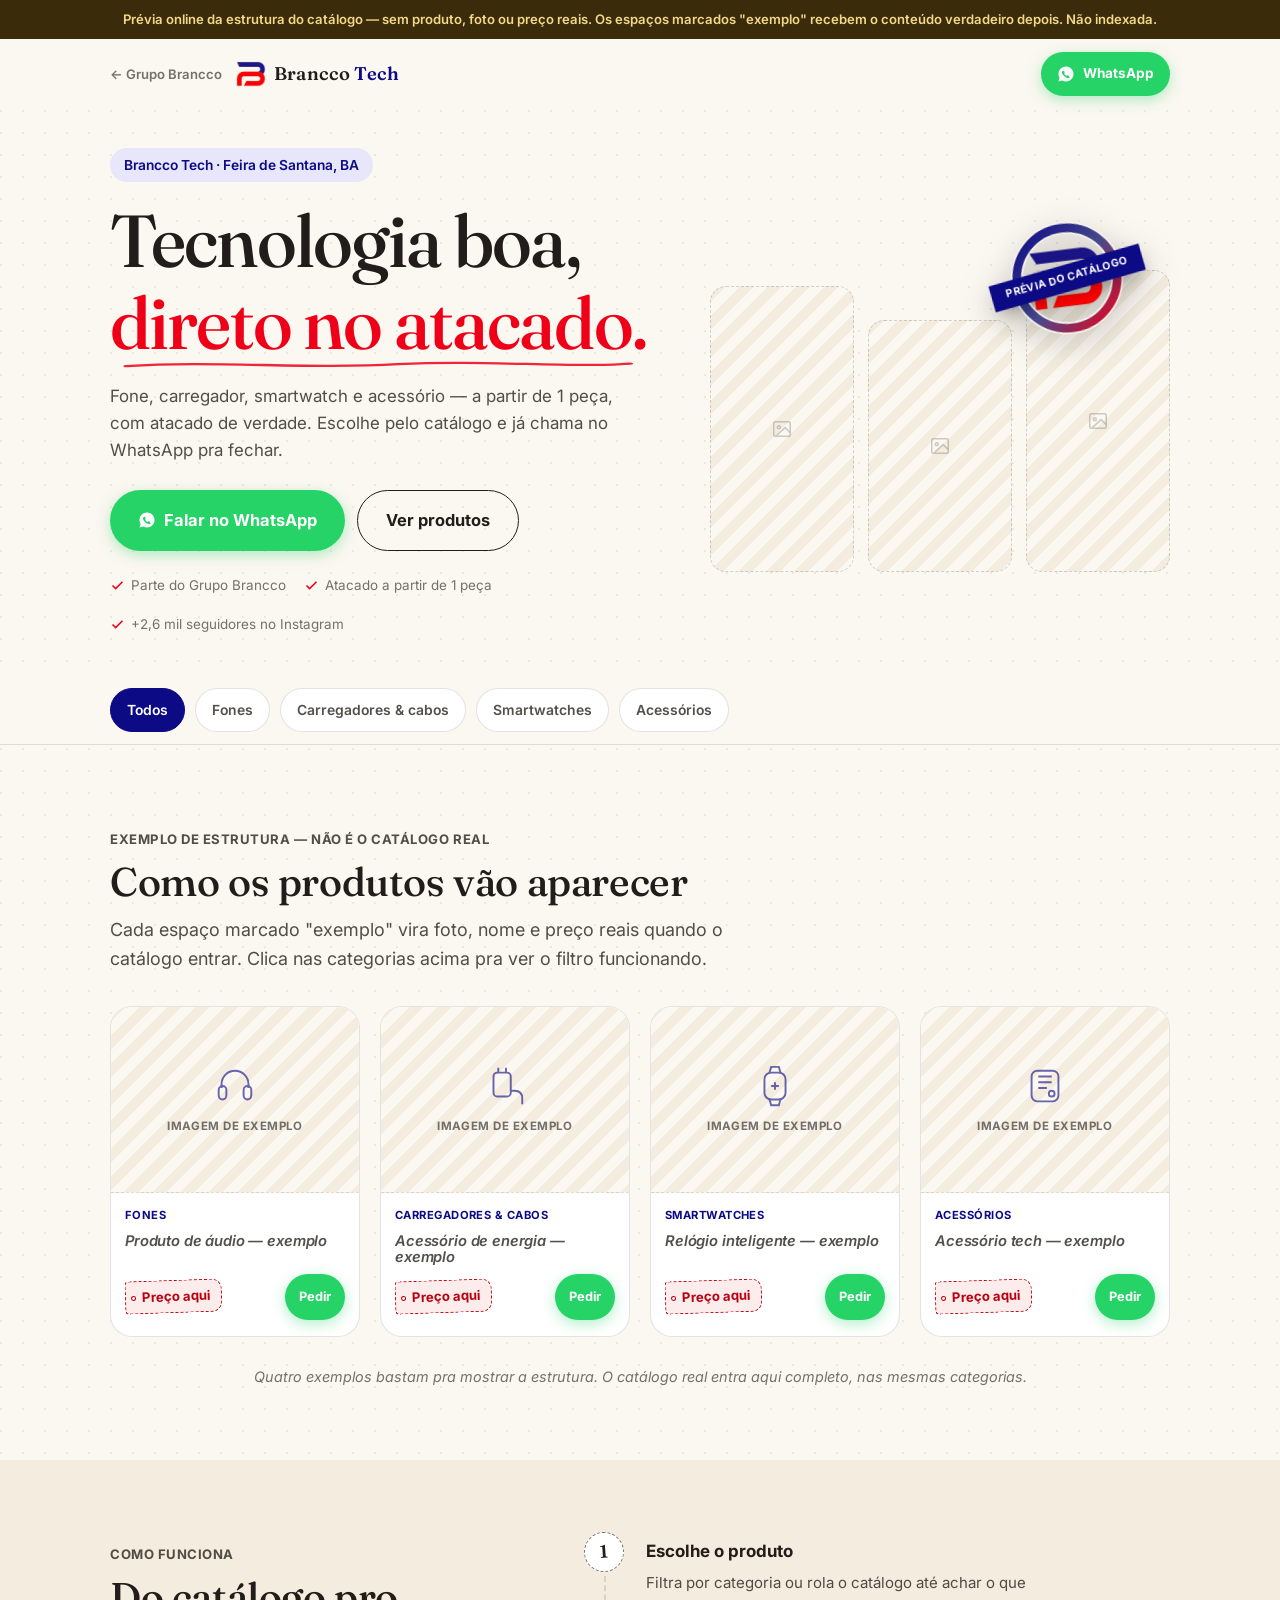
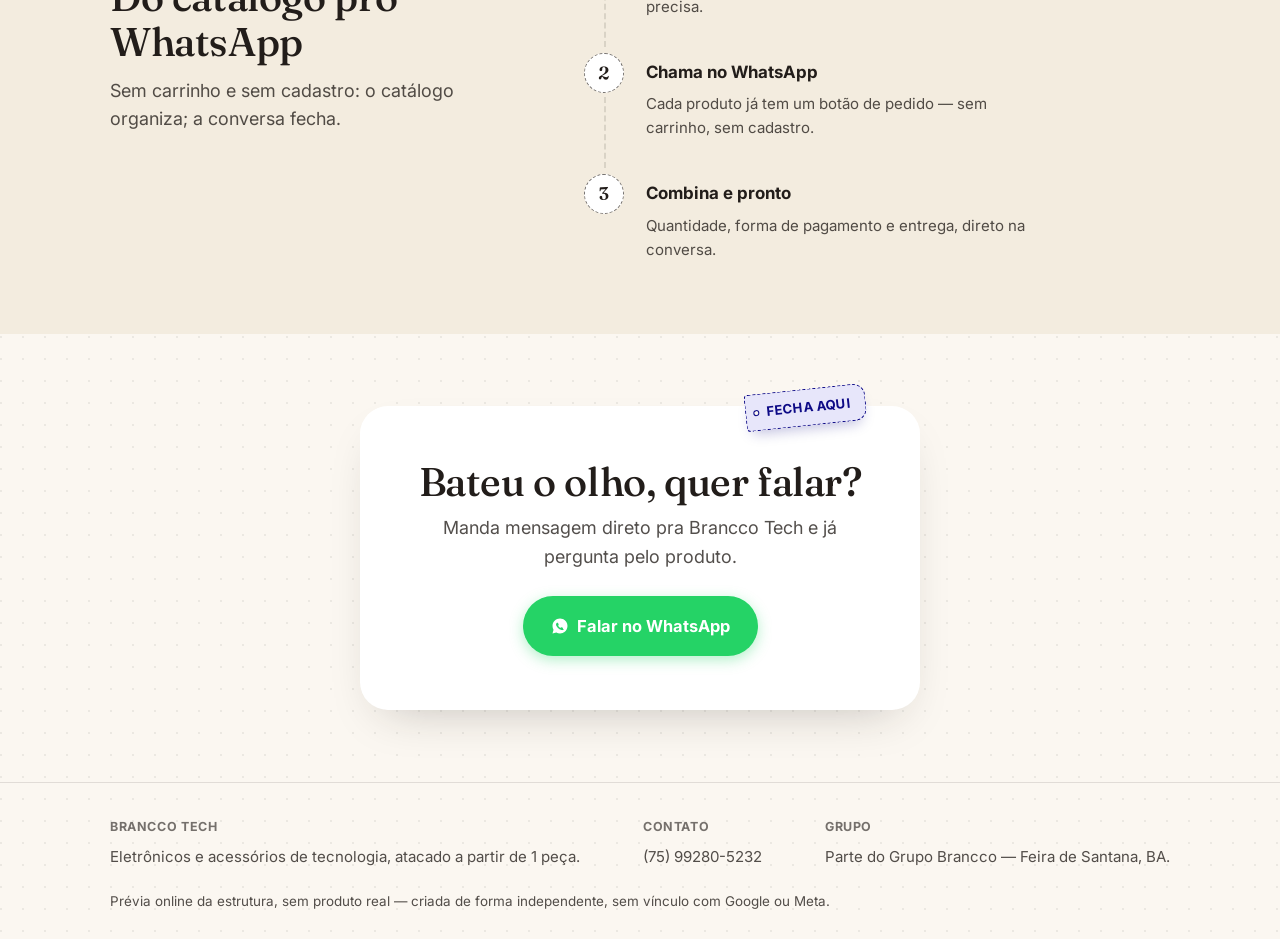
==== commit ad85f510: "brancco: publica rodada 6 apos critica independente" ====
--- a/brancco-tech/index.html
+++ b/brancco-tech/index.html
@@ -16,7 +16,7 @@
 </head>
 <body>
 
-<div class="demo-banner">Estrutura de exemplo pro Grupo Brancco — sem produto, foto ou preço reais. Os espaços marcados "exemplo" entram com o catálogo de verdade depois. Não publicado, não indexado.</div>
+<div class="demo-banner">Prévia online da estrutura do catálogo — sem produto, foto ou preço reais. Os espaços marcados "exemplo" recebem o conteúdo verdadeiro depois. Não indexada.</div>
 
 <header class="nav" id="nav">
   <div class="nav__inner">
@@ -69,7 +69,7 @@
             <circle class="grad" cx="50" cy="50" r="38" stroke="url(#seloGrad2)"/>
           </svg>
           <img class="selo__mark" src="refs/logo-mark.png" alt="" width="145" height="122" />
-          <span class="ribbon">Loja oficial</span>
+          <span class="ribbon">Prévia do catálogo</span>
         </div>
         <div class="mock-grid" aria-hidden="true">
           <div class="mock-card mock-card--a"><svg viewBox="0 0 24 24" fill="none" stroke="currentColor" stroke-width="1.6"><rect x="3" y="4" width="18" height="16" rx="2"/><circle cx="8.5" cy="10" r="1.6"/><path d="M21 16l-5.5-5.5L6 19"/></svg></div>
@@ -82,11 +82,11 @@
 
   <nav class="filters" id="filters" aria-label="Categorias">
     <div class="wrap filters__inner">
-      <button class="chip is-active" data-filter="todos">Todos</button>
-      <button class="chip" data-filter="fones">Fones</button>
-      <button class="chip" data-filter="carregadores">Carregadores &amp; cabos</button>
-      <button class="chip" data-filter="smartwatch">Smartwatches</button>
-      <button class="chip" data-filter="acessorios">Acessórios</button>
+      <button class="chip is-active" data-filter="todos" aria-pressed="true">Todos</button>
+      <button class="chip" data-filter="fones" aria-pressed="false">Fones</button>
+      <button class="chip" data-filter="carregadores" aria-pressed="false">Carregadores &amp; cabos</button>
+      <button class="chip" data-filter="smartwatch" aria-pressed="false">Smartwatches</button>
+      <button class="chip" data-filter="acessorios" aria-pressed="false">Acessórios</button>
     </div>
   </nav>
 
@@ -99,117 +99,62 @@
       </div>
 
       <div class="products" id="products">
-        <!-- FONES -->
         <article class="product observe" data-cat="fones">
-          <div class="product__photo"><span class="ph-icon" aria-hidden="true"><svg viewBox="0 0 24 24" fill="none" stroke="currentColor" stroke-width="1.6"><rect x="3" y="4" width="18" height="16" rx="2"/><circle cx="8.5" cy="10" r="1.6"/><path d="M21 16l-5.5-5.5L6 19"/></svg></span><span class="ph-label">Foto do produto</span></div>
+          <div class="product__photo"><span class="ph-icon" aria-hidden="true"><svg viewBox="0 0 48 48" fill="none" stroke="currentColor" stroke-width="2"><path d="M10 26v-4a14 14 0 0 1 28 0v4"/><rect x="7" y="24" width="8" height="14" rx="4"/><rect x="33" y="24" width="8" height="14" rx="4"/></svg></span><span class="ph-label">Imagem de exemplo</span></div>
           <div class="product__body">
             <span class="product__cat">Fones</span>
-            <h3 class="product__name">Nome do produto — exemplo</h3>
-            <div class="product__row">
-              <span class="tag"><em>R$ 00,00</em></span>
-              <a class="btn btn--wa btn--xs" href="https://wa.me/5575992805232" target="_blank" rel="noopener">Pedir</a>
-            </div>
-          </div>
-        </article>
-        <article class="product observe" data-cat="fones">
-          <div class="product__photo"><span class="ph-icon" aria-hidden="true"><svg viewBox="0 0 24 24" fill="none" stroke="currentColor" stroke-width="1.6"><rect x="3" y="4" width="18" height="16" rx="2"/><circle cx="8.5" cy="10" r="1.6"/><path d="M21 16l-5.5-5.5L6 19"/></svg></span><span class="ph-label">Foto do produto</span></div>
-          <div class="product__body">
-            <span class="product__cat">Fones</span>
-            <h3 class="product__name">Nome do produto — exemplo</h3>
-            <div class="product__row">
-              <span class="tag"><em>R$ 00,00</em></span>
+            <h3 class="product__name">Produto de áudio — exemplo</h3>
+            <div class="product__row">
+              <span class="tag"><em>Preço aqui</em></span>
               <a class="btn btn--wa btn--xs" href="https://wa.me/5575992805232" target="_blank" rel="noopener">Pedir</a>
             </div>
           </div>
         </article>
         <article class="product observe" data-cat="carregadores">
-          <div class="product__photo"><span class="ph-icon" aria-hidden="true"><svg viewBox="0 0 24 24" fill="none" stroke="currentColor" stroke-width="1.6"><rect x="3" y="4" width="18" height="16" rx="2"/><circle cx="8.5" cy="10" r="1.6"/><path d="M21 16l-5.5-5.5L6 19"/></svg></span><span class="ph-label">Foto do produto</span></div>
+          <div class="product__photo"><span class="ph-icon" aria-hidden="true"><svg viewBox="0 0 48 48" fill="none" stroke="currentColor" stroke-width="2"><rect x="12" y="10" width="18" height="25" rx="4"/><path d="M17 10V5M25 10V5M30 29h4c6 0 8 3 8 8v6"/></svg></span><span class="ph-label">Imagem de exemplo</span></div>
           <div class="product__body">
             <span class="product__cat">Carregadores &amp; cabos</span>
-            <h3 class="product__name">Nome do produto — exemplo</h3>
-            <div class="product__row">
-              <span class="tag"><em>R$ 00,00</em></span>
-              <a class="btn btn--wa btn--xs" href="https://wa.me/5575992805232" target="_blank" rel="noopener">Pedir</a>
-            </div>
-          </div>
-        </article>
-        <article class="product observe" data-cat="carregadores">
-          <div class="product__photo"><span class="ph-icon" aria-hidden="true"><svg viewBox="0 0 24 24" fill="none" stroke="currentColor" stroke-width="1.6"><rect x="3" y="4" width="18" height="16" rx="2"/><circle cx="8.5" cy="10" r="1.6"/><path d="M21 16l-5.5-5.5L6 19"/></svg></span><span class="ph-label">Foto do produto</span></div>
-          <div class="product__body">
-            <span class="product__cat">Carregadores &amp; cabos</span>
-            <h3 class="product__name">Nome do produto — exemplo</h3>
-            <div class="product__row">
-              <span class="tag"><em>R$ 00,00</em></span>
+            <h3 class="product__name">Acessório de energia — exemplo</h3>
+            <div class="product__row">
+              <span class="tag"><em>Preço aqui</em></span>
               <a class="btn btn--wa btn--xs" href="https://wa.me/5575992805232" target="_blank" rel="noopener">Pedir</a>
             </div>
           </div>
         </article>
         <article class="product observe" data-cat="smartwatch">
-          <div class="product__photo"><span class="ph-icon" aria-hidden="true"><svg viewBox="0 0 24 24" fill="none" stroke="currentColor" stroke-width="1.6"><rect x="3" y="4" width="18" height="16" rx="2"/><circle cx="8.5" cy="10" r="1.6"/><path d="M21 16l-5.5-5.5L6 19"/></svg></span><span class="ph-label">Foto do produto</span></div>
+          <div class="product__photo"><span class="ph-icon" aria-hidden="true"><svg viewBox="0 0 48 48" fill="none" stroke="currentColor" stroke-width="2"><path d="M18 11l2-7h8l2 7M18 37l2 7h8l2-7"/><rect x="13" y="10" width="22" height="28" rx="7"/><path d="M20 24h8M24 20v8"/></svg></span><span class="ph-label">Imagem de exemplo</span></div>
           <div class="product__body">
             <span class="product__cat">Smartwatches</span>
-            <h3 class="product__name">Nome do produto — exemplo</h3>
-            <div class="product__row">
-              <span class="tag"><em>R$ 00,00</em></span>
-              <a class="btn btn--wa btn--xs" href="https://wa.me/5575992805232" target="_blank" rel="noopener">Pedir</a>
-            </div>
-          </div>
-        </article>
-        <article class="product observe" data-cat="smartwatch">
-          <div class="product__photo"><span class="ph-icon" aria-hidden="true"><svg viewBox="0 0 24 24" fill="none" stroke="currentColor" stroke-width="1.6"><rect x="3" y="4" width="18" height="16" rx="2"/><circle cx="8.5" cy="10" r="1.6"/><path d="M21 16l-5.5-5.5L6 19"/></svg></span><span class="ph-label">Foto do produto</span></div>
-          <div class="product__body">
-            <span class="product__cat">Smartwatches</span>
-            <h3 class="product__name">Nome do produto — exemplo</h3>
-            <div class="product__row">
-              <span class="tag"><em>R$ 00,00</em></span>
+            <h3 class="product__name">Relógio inteligente — exemplo</h3>
+            <div class="product__row">
+              <span class="tag"><em>Preço aqui</em></span>
               <a class="btn btn--wa btn--xs" href="https://wa.me/5575992805232" target="_blank" rel="noopener">Pedir</a>
             </div>
           </div>
         </article>
         <article class="product observe" data-cat="acessorios">
-          <div class="product__photo"><span class="ph-icon" aria-hidden="true"><svg viewBox="0 0 24 24" fill="none" stroke="currentColor" stroke-width="1.6"><rect x="3" y="4" width="18" height="16" rx="2"/><circle cx="8.5" cy="10" r="1.6"/><path d="M21 16l-5.5-5.5L6 19"/></svg></span><span class="ph-label">Foto do produto</span></div>
+          <div class="product__photo"><span class="ph-icon" aria-hidden="true"><svg viewBox="0 0 48 48" fill="none" stroke="currentColor" stroke-width="2"><rect x="10" y="8" width="28" height="32" rx="6"/><path d="M17 14h14M17 20h14M17 26h9"/><circle cx="31" cy="32" r="3"/></svg></span><span class="ph-label">Imagem de exemplo</span></div>
           <div class="product__body">
             <span class="product__cat">Acessórios</span>
-            <h3 class="product__name">Nome do produto — exemplo</h3>
-            <div class="product__row">
-              <span class="tag"><em>R$ 00,00</em></span>
-              <a class="btn btn--wa btn--xs" href="https://wa.me/5575992805232" target="_blank" rel="noopener">Pedir</a>
-            </div>
-          </div>
-        </article>
-        <article class="product observe" data-cat="acessorios">
-          <div class="product__photo"><span class="ph-icon" aria-hidden="true"><svg viewBox="0 0 24 24" fill="none" stroke="currentColor" stroke-width="1.6"><rect x="3" y="4" width="18" height="16" rx="2"/><circle cx="8.5" cy="10" r="1.6"/><path d="M21 16l-5.5-5.5L6 19"/></svg></span><span class="ph-label">Foto do produto</span></div>
-          <div class="product__body">
-            <span class="product__cat">Acessórios</span>
-            <h3 class="product__name">Nome do produto — exemplo</h3>
-            <div class="product__row">
-              <span class="tag"><em>R$ 00,00</em></span>
-              <a class="btn btn--wa btn--xs" href="https://wa.me/5575992805232" target="_blank" rel="noopener">Pedir</a>
-            </div>
-          </div>
-        </article>
-        <article class="product observe" data-cat="fones">
-          <div class="product__photo"><span class="ph-icon" aria-hidden="true"><svg viewBox="0 0 24 24" fill="none" stroke="currentColor" stroke-width="1.6"><rect x="3" y="4" width="18" height="16" rx="2"/><circle cx="8.5" cy="10" r="1.6"/><path d="M21 16l-5.5-5.5L6 19"/></svg></span><span class="ph-label">Foto do produto</span></div>
-          <div class="product__body">
-            <span class="product__cat">Fones</span>
-            <h3 class="product__name">Nome do produto — exemplo</h3>
-            <div class="product__row">
-              <span class="tag"><em>R$ 00,00</em></span>
-              <a class="btn btn--wa btn--xs" href="https://wa.me/5575992805232" target="_blank" rel="noopener">Pedir</a>
-            </div>
-          </div>
-        </article>
-      </div>
-
-      <p class="products__more">+ o resto do catálogo real entra aqui, nas mesmas categorias.</p>
+            <h3 class="product__name">Acessório tech — exemplo</h3>
+            <div class="product__row">
+              <span class="tag"><em>Preço aqui</em></span>
+              <a class="btn btn--wa btn--xs" href="https://wa.me/5575992805232" target="_blank" rel="noopener">Pedir</a>
+            </div>
+          </div>
+        </article>
+      </div>
+
+      <p class="products__more">Quatro exemplos bastam pra mostrar a estrutura. O catálogo real entra aqui completo, nas mesmas categorias.</p>
     </div>
   </section>
 
   <section class="section section--paper2" id="como-funciona">
-    <div class="wrap">
+    <div class="wrap process-layout">
       <div class="sec-head">
         <p class="kicker">Como funciona</p>
         <h2>Do catálogo pro WhatsApp</h2>
+        <p>Sem carrinho e sem cadastro: o catálogo organiza; a conversa fecha.</p>
       </div>
       <div class="steps">
         <div class="step observe">
@@ -262,7 +207,7 @@
     </div>
   </div>
   <div class="wrap footer__legal">
-    <p>Estrutura de exemplo, sem produto real — criada de forma independente, sem vínculo com Google ou Meta.</p>
+    <p>Prévia online da estrutura, sem produto real — criada de forma independente, sem vínculo com Google ou Meta.</p>
   </div>
 </footer>
 
--- a/brancco-tech/styles.css
+++ b/brancco-tech/styles.css
@@ -12,8 +12,8 @@
   --paper-2:  #f3ecdf;
   --card:     #ffffff;
   --ink:      #221d1a;
-  --ink-soft: rgba(34,29,26,.66);
-  --ink-faint:rgba(34,29,26,.46);
+  --ink-soft: rgba(34,29,26,.78);
+  --ink-faint:rgba(34,29,26,.62);
   --line:     rgba(34,29,26,.12);
 
   --red:      #ef0018;
@@ -46,7 +46,7 @@
   background-size:22px 22px;
   color:var(--ink);
   line-height:1.6;
-  font-size:17px;
+  font-size:18px;
   overflow-x:hidden;
   -webkit-font-smoothing:antialiased;
 }
@@ -78,12 +78,12 @@
 .brand span.word{ font-family:var(--serif); font-weight:600; font-size:1.15rem; letter-spacing:.01em; }
 .brand span.word em{ font-style:normal; color:var(--navy); }
 
-.btn{ display:inline-flex; align-items:center; justify-content:center; gap:8px; padding:13px 22px; border-radius:99px; font-weight:700; font-size:.95rem; transition:transform .18s var(--ease), box-shadow .18s var(--ease), background-color .18s var(--ease); border:none; cursor:pointer; }
+.btn{ min-height:52px; display:inline-flex; align-items:center; justify-content:center; gap:8px; padding:13px 22px; border-radius:99px; font-weight:700; font-size:.95rem; transition:transform .18s var(--ease), box-shadow .18s var(--ease), background-color .18s var(--ease); border:none; cursor:pointer; }
 .btn--wa{ background:#25D366; color:#fff; box-shadow:0 4px 14px rgba(37,211,102,.35); }
 .btn--wa:hover{ transform:translateY(-1px); box-shadow:0 6px 18px rgba(37,211,102,.42); background:#20bd5b; }
-.btn--sm{ padding:9px 16px; font-size:.85rem; }
-.btn--xs{ padding:7px 13px; font-size:.78rem; }
-.btn--lg{ padding:16px 28px; font-size:1.03rem; }
+.btn--sm{ min-height:44px; padding:9px 16px; font-size:.85rem; }
+.btn--xs{ min-height:46px; padding:8px 14px; font-size:.8rem; }
+.btn--lg{ min-height:60px; padding:16px 28px; font-size:1.03rem; }
 .btn--outline{ background:transparent; border:1.5px solid var(--ink); color:var(--ink); }
 .btn--outline:hover{ background:var(--ink); color:#fff; transform:translateY(-1px); }
 .btn--block{ width:100%; }
@@ -156,7 +156,7 @@
   .selo--sm::after{ animation:none; display:none; }
 }
 @media (max-width:900px){
-  .selo--sm{ animation:stamp-in .65s var(--ease-stamp) both, breathe 4.2s ease-in-out 1.1s infinite; }
+  .selo--sm{ animation:stamp-in .65s var(--ease-stamp) both, breathe 4.2s var(--ease) 1.1s infinite; }
 }
 @keyframes breathe{
   0%,100%{ transform:scale(1) rotate(-7deg); }
@@ -200,7 +200,7 @@
 .filters{ position:sticky; top:57px; z-index:90; background:var(--paper); border-bottom:1px solid var(--line); padding:12px 0; }
 .filters__inner{ display:flex; gap:10px; overflow-x:auto; scrollbar-width:none; }
 .filters__inner::-webkit-scrollbar{ display:none; }
-.chip{ flex:none; font-family:var(--sans); font-weight:600; font-size:.87rem; padding:9px 16px; border-radius:99px; border:1.5px solid var(--line); background:var(--card); color:var(--ink-soft); cursor:pointer; transition:background-color .18s var(--ease), color .18s var(--ease), border-color .18s var(--ease); }
+.chip{ min-height:44px; flex:none; font-family:var(--sans); font-weight:600; font-size:.87rem; padding:9px 16px; border-radius:99px; border:1.5px solid var(--line); background:var(--card); color:var(--ink-soft); cursor:pointer; transition:background-color .18s var(--ease), color .18s var(--ease), border-color .18s var(--ease); }
 .chip:hover{ border-color:var(--navy); color:var(--navy); }
 .chip.is-active{ background:var(--navy); border-color:var(--navy); color:#fff; }
 
@@ -213,15 +213,14 @@
 .products{ display:grid; grid-template-columns:repeat(4,1fr); gap:20px; }
 @media (max-width:980px){ .products{ grid-template-columns:repeat(3,1fr); } }
 @media (max-width:720px){ .products{ grid-template-columns:repeat(2,1fr); gap:14px; } }
-@media (max-width:460px){ .products{ grid-template-columns:1fr; } }
 .product.is-hidden{ display:none; }
 
 .product{ background:var(--card); border:1.5px solid var(--line); border-radius:var(--r-lg); overflow:hidden; display:flex; flex-direction:column; transition:transform .22s var(--ease), box-shadow .22s var(--ease); }
 .product:hover{ transform:translateY(-3px); box-shadow:0 16px 30px -20px rgba(34,29,26,.3); }
-.product__photo{ aspect-ratio:1/1; background:repeating-linear-gradient(135deg, var(--paper-2), var(--paper-2) 10px, var(--paper) 10px, var(--paper) 20px); border-bottom:1.5px dashed var(--line); display:flex; flex-direction:column; align-items:center; justify-content:center; gap:6px; color:var(--ink-faint); }
-.product__photo .ph-icon{ width:26px; height:26px; opacity:.4; }
+.product__photo{ aspect-ratio:4/3; background:repeating-linear-gradient(135deg, var(--paper-2), var(--paper-2) 10px, var(--paper) 10px, var(--paper) 20px); border-bottom:1.5px dashed var(--line); display:flex; flex-direction:column; align-items:center; justify-content:center; gap:8px; color:var(--navy); }
+.product__photo .ph-icon{ width:46px; height:46px; opacity:.62; }
 .product__photo .ph-icon svg{ width:100%; height:100%; }
-.product__photo .ph-label{ font-size:.72rem; font-weight:600; text-transform:uppercase; letter-spacing:.04em; }
+.product__photo .ph-label{ font-size:.72rem; font-weight:700; text-transform:uppercase; letter-spacing:.04em; color:var(--ink-faint); }
 .product__body{ padding:14px 14px 16px; display:flex; flex-direction:column; gap:8px; flex:1; }
 .product__cat{ font-size:.7rem; font-weight:700; text-transform:uppercase; letter-spacing:.04em; color:var(--navy); }
 .product__name{ font-family:var(--sans); font-weight:600; font-size:.92rem; color:var(--ink-soft); font-style:italic; }
@@ -238,6 +237,8 @@
 /* Como funciona — mesma linha do tempo à esquerda do hub (regra do método:
    passo a passo é lista, lista não centraliza). */
 .section--paper2{ background:var(--paper-2); }
+.process-layout{ display:grid; grid-template-columns:.78fr 1.22fr; gap:clamp(36px,8vw,100px); align-items:start; }
+.process-layout .sec-head{ margin-bottom:0; }
 .steps{ max-width:600px; }
 .step{ display:flex; gap:22px; align-items:flex-start; text-align:left; position:relative; padding-bottom:34px; }
 .step:last-child{ padding-bottom:0; }
@@ -268,19 +269,33 @@
 .cta-tag::before{ content:""; position:absolute; left:7px; top:50%; width:6px; height:6px; border-radius:50%; background:var(--paper); border:1.5px solid var(--navy); transform:translateY(-50%); }
 
 /* Footer */
-.footer{ padding:34px 0 26px; font-size:.9rem; border-top:1px solid var(--line); }
+.footer{ padding:34px 0 26px; font-size:.94rem; border-top:1px solid var(--line); }
 .footer__inner{ display:flex; justify-content:space-between; gap:24px; flex-wrap:wrap; margin-bottom:18px; }
 .footer__col h4{ font-size:.78rem; text-transform:uppercase; letter-spacing:.05em; margin-bottom:8px; color:var(--ink-faint); }
 .footer__col a, .footer__col p{ display:block; color:var(--ink-soft); margin-bottom:4px; }
-.footer__legal{ color:var(--ink-faint); font-size:.8rem; }
-
-.demo-banner{ background:#3a2c0a; color:#f5d78a; text-align:center; font-size:.78rem; padding:8px 12px; }
+.footer__legal{ color:var(--ink-soft); font-size:.84rem; }
+
+.demo-banner{ background:#3a2c0a; color:#f5d78a; text-align:center; font-size:.82rem; font-weight:600; padding:9px 14px; }
 
 @media (max-width:900px){
   .hero__stage{ min-height:260px; }
   .filters{ top:53px; }
+  .process-layout{ grid-template-columns:1fr; gap:28px; }
 }
 @media (max-width:560px){
   .selo--sm{ right:4%; }
+  .selo .ribbon{ width:104%; padding:4px 2px; font-size:8px; letter-spacing:0; }
   .mock-grid{ padding-top:44px; }
-}
+  .filters{ position:static; }
+  .filters__inner{ flex-wrap:wrap; overflow:visible; gap:8px; }
+  .chip{ min-height:44px; padding:8px 13px; }
+  .products{ grid-template-columns:1fr; }
+  .product{ flex-direction:row; min-height:164px; }
+  .product__photo{ width:116px; aspect-ratio:auto; border-bottom:0; border-right:1.5px dashed var(--line); flex:none; }
+  .product__photo .ph-icon{ width:38px; height:38px; }
+  .product__photo .ph-label{ max-width:9ch; text-align:center; font-size:.66rem; line-height:1.35; }
+  .product__body{ padding:16px 14px; }
+  .product__name{ font-size:.9rem; }
+  .product__row{ align-items:flex-end; }
+  .demo-banner{ font-size:.76rem; }
+}
